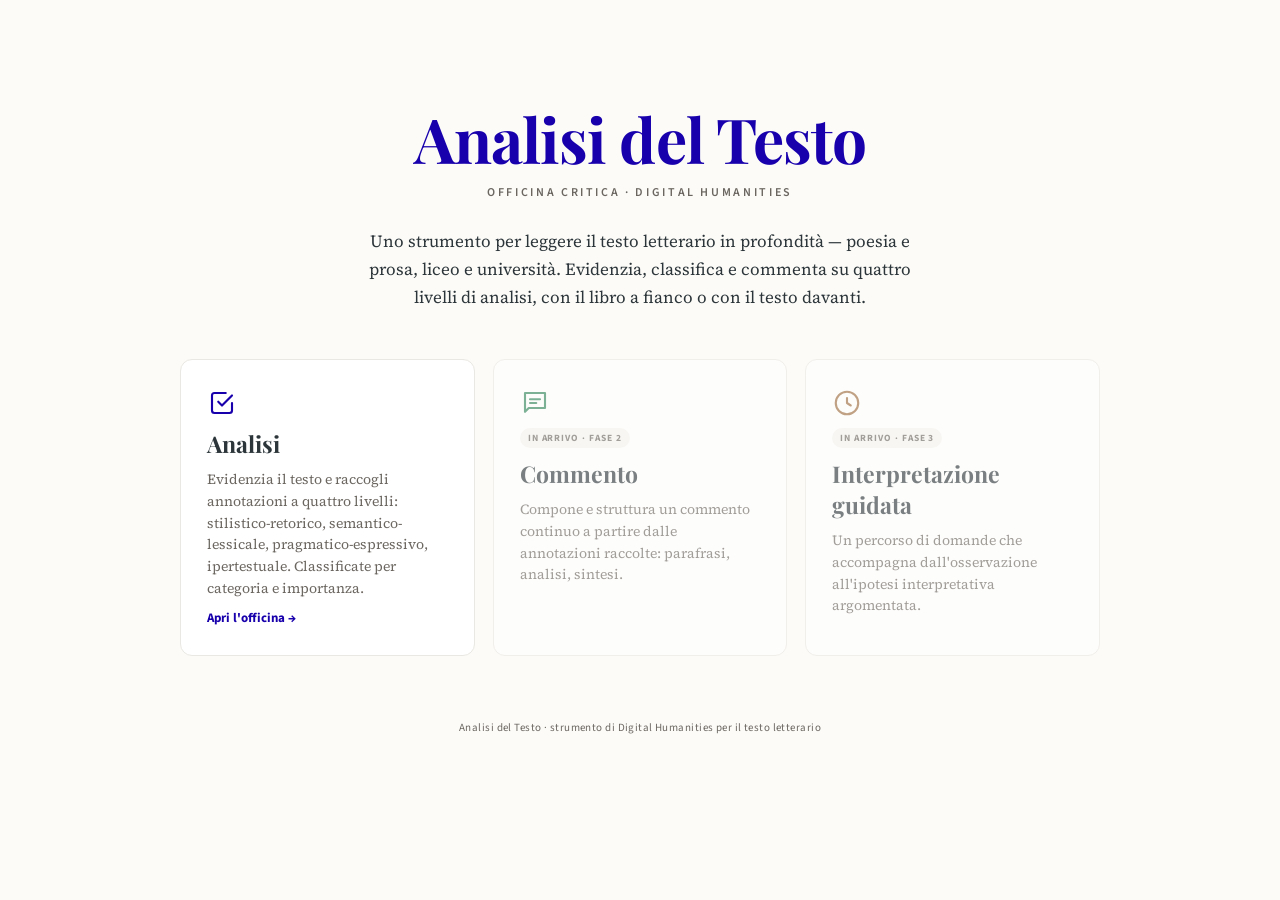
==== index.html @ 98984104 "Fase 1: strumento di analisi del testo a quattro livelli Strumento di Digital Humanities per il test" ====
<!DOCTYPE html>
<html lang="it">
<head>
<meta charset="UTF-8">
<meta name="viewport" content="width=device-width, initial-scale=1.0">
<title>Analisi del Testo · Digital Humanities</title>
<meta name="description" content="Strumento di analisi del testo letterario (poesia e prosa) per il liceo e l'università: stile e retorica, lessico e semantica, pragmatica, ipertestualità.">
<link rel="preconnect" href="https://fonts.googleapis.com">
<link rel="preconnect" href="https://fonts.gstatic.com" crossorigin>
<link href="https://fonts.googleapis.com/css2?family=Playfair+Display:wght@400;600;700&family=Source+Serif+4:ital,wght@0,400;0,600&family=Source+Sans+3:wght@400;600;700&display=swap" rel="stylesheet">
<link rel="stylesheet" href="assets/design.css">
<style>
  body { display: flex; flex-direction: column; align-items: center; padding: 0 20px; }
  .site-header { text-align: center; margin-top: clamp(56px, 12vh, 120px); }
  .brand-mark { display: block; font-family: var(--font-display); font-size: clamp(40px, 8vw, 62px); font-weight: 700; letter-spacing: -0.015em; color: var(--brand); line-height: 1; }
  .brand-sub { display: block; margin-top: 14px; font-family: var(--font-ui); font-size: 12px; font-weight: 600; text-transform: uppercase; letter-spacing: 0.22em; color: var(--sepia); }
  .intro { max-width: 34rem; text-align: center; margin: 26px auto 48px; font-size: 17px; line-height: 1.65; color: var(--ink); }
  .hub { display: grid; grid-template-columns: repeat(3, minmax(0, 1fr)); gap: 18px; width: 100%; max-width: 920px; }
  .hub-card { display: flex; flex-direction: column; gap: 10px; padding: 28px 26px; background: var(--paper); border: 1px solid var(--rule-soft); border-radius: var(--radius-lg); text-decoration: none; color: inherit; transition: all 0.18s var(--ease); }
  .hub-card:not(.soon):hover { border-color: var(--brand); box-shadow: var(--shadow-lift); transform: translateY(-3px); }
  .hub-card:hover { text-decoration: none; }
  .hub-card-icon { color: var(--brand); width: 30px; height: 30px; }
  .hub-card-title { font-family: var(--font-display); font-size: 23px; font-weight: 700; color: var(--ink); }
  .hub-card-desc { font-size: 14px; line-height: 1.55; color: var(--sepia); flex-grow: 1; }
  .hub-card-cta { font-family: var(--font-ui); font-size: 13px; font-weight: 700; color: var(--brand); }
  footer { margin: 64px 0 28px; text-align: center; font-family: var(--font-ui); font-size: 11px; letter-spacing: 0.04em; color: var(--sepia); }
  @media (max-width: 720px) { .hub { grid-template-columns: 1fr; } }
</style>
</head>
<body>

<header class="site-header">
  <span class="brand-mark">Analisi del Testo</span>
  <span class="brand-sub">Officina critica · Digital Humanities</span>
</header>

<p class="intro">Uno strumento per leggere il testo letterario in profondità — poesia e prosa, liceo e università. Evidenzia, classifica e commenta su quattro livelli di analisi, con il libro a fianco o con il testo davanti.</p>

<main class="hub">
  <a class="hub-card" href="analisi.html">
    <svg class="hub-card-icon" viewBox="0 0 24 24" fill="none" stroke="currentColor" stroke-width="1.7" stroke-linecap="round" stroke-linejoin="round" aria-hidden="true"><path d="M9 11l3 3 8-8"/><path d="M20 12v6a2 2 0 0 1-2 2H6a2 2 0 0 1-2-2V6a2 2 0 0 1 2-2h9"/></svg>
    <span class="hub-card-title">Analisi</span>
    <span class="hub-card-desc">Evidenzia il testo e raccogli annotazioni a quattro livelli: stilistico-retorico, semantico-lessicale, pragmatico-espressivo, ipertestuale. Classificate per categoria e importanza.</span>
    <span class="hub-card-cta">Apri l'officina →</span>
  </a>

  <div class="hub-card soon">
    <svg class="hub-card-icon" style="color:var(--semantica)" viewBox="0 0 24 24" fill="none" stroke="currentColor" stroke-width="1.7" stroke-linecap="round" stroke-linejoin="round" aria-hidden="true"><path d="M4 4h16v12H7l-3 3z"/><path d="M8 9h8M8 12h5"/></svg>
    <span class="badge-soon">In arrivo · Fase 2</span>
    <span class="hub-card-title">Commento</span>
    <span class="hub-card-desc">Compone e struttura un commento continuo a partire dalle annotazioni raccolte: parafrasi, analisi, sintesi.</span>
  </div>

  <div class="hub-card soon">
    <svg class="hub-card-icon" style="color:var(--ipertesto)" viewBox="0 0 24 24" fill="none" stroke="currentColor" stroke-width="1.7" stroke-linecap="round" stroke-linejoin="round" aria-hidden="true"><circle cx="12" cy="12" r="9"/><path d="M12 8v4l3 2"/></svg>
    <span class="badge-soon">In arrivo · Fase 3</span>
    <span class="hub-card-title">Interpretazione guidata</span>
    <span class="hub-card-desc">Un percorso di domande che accompagna dall'osservazione all'ipotesi interpretativa argomentata.</span>
  </div>
</main>

<footer>Analisi del Testo · strumento di Digital Humanities per il testo letterario</footer>

</body>
</html>
---- assets/design.css ----
/* ============================================================
   ANALISI DEL TESTO — Design System
   Derivato dall'identità visiva di Poetrify (palette indaco,
   carta avorio, serif Playfair/Source Serif, sans Source Sans).
   ============================================================ */

:root {
  /* ── Brand & superfici ──────────────────────────────────── */
  --brand:        #1800AC;
  --brand-dark:   #0f0070;
  --brand-soft:   #ede9fc;
  --bg:           #fcfbf8;
  --paper:        #ffffff;
  --cream:        #f5f4f0;
  --ink:          #2c3539;
  --sepia:        #6b6660;
  --rule:         #d5d2cb;
  --rule-soft:    #eae8e2;

  /* ── Colori dei 4 livelli di analisi ────────────────────── */
  --retorica:        #1800AC;  --retorica-bg:   #ede9fc;
  --semantica:       #2f855a;  --semantica-bg:  #eef8f3;
  --pragmatica:      #2b6cb0;  --pragmatica-bg: #eef5fc;
  --ipertesto:       #9c6b3c;  --ipertesto-bg:  #f7f0e8;

  /* ── Importanza ─────────────────────────────────────────── */
  --imp-chiave:      #c53030;
  --imp-rilevante:   #d69e2e;
  --imp-accessoria:  #8a857d;

  /* ── Tipografia ─────────────────────────────────────────── */
  --font-display: 'Playfair Display', Georgia, 'Times New Roman', serif;
  --font-body:    'Source Serif 4', Georgia, serif;
  --font-ui:      'Source Sans 3', 'Helvetica Neue', Arial, sans-serif;
  --font-mono:    'JetBrains Mono', Consolas, monospace;

  /* ── Raggi, ombre, transizioni ──────────────────────────── */
  --radius-sm: 4px;
  --radius-md: 8px;
  --radius-lg: 12px;
  --shadow-card:  0 2px 8px rgba(44, 53, 57, 0.07);
  --shadow-lift:  0 10px 30px rgba(24, 0, 172, 0.10);
  --shadow-pop:   0 8px 28px rgba(44, 53, 57, 0.18);
  --ease: cubic-bezier(0.25, 0.1, 0.25, 1);
}

* { box-sizing: border-box; margin: 0; padding: 0; }

html, body {
  font-family: var(--font-body);
  color: var(--ink);
  background: var(--bg);
  -webkit-font-smoothing: antialiased;
  text-rendering: optimizeLegibility;
}
body { min-height: 100vh; }

a { color: var(--brand); text-decoration: none; }
a:hover { text-decoration: underline; }

::selection { background: rgba(24, 0, 172, 0.16); }

/* ============================================================
   HEADER / TOP BAR
   ============================================================ */
.topbar {
  position: sticky; top: 0; z-index: 40;
  display: flex; align-items: center; gap: 18px;
  padding: 12px clamp(16px, 4vw, 40px);
  background: rgba(252, 251, 248, 0.92);
  backdrop-filter: blur(8px);
  border-bottom: 1px solid var(--rule-soft);
}
.topbar .brand {
  font-family: var(--font-display);
  font-weight: 700; font-size: 21px; color: var(--brand);
  line-height: 1; letter-spacing: -0.01em; white-space: nowrap;
}
.topbar .brand small {
  display: block; font-family: var(--font-ui); font-weight: 600;
  font-size: 9.5px; letter-spacing: 0.18em; text-transform: uppercase;
  color: var(--sepia); margin-top: 4px;
}
.topbar .crumb {
  flex: 1; min-width: 0;
  font-family: var(--font-ui); font-size: 13px; color: var(--sepia);
  overflow: hidden; text-overflow: ellipsis; white-space: nowrap;
}
.topbar .crumb b { color: var(--ink); font-weight: 600; }
.topbar .actions { display: flex; gap: 8px; align-items: center; }
.save-dot {
  font-family: var(--font-ui); font-size: 11px; color: var(--semantica);
  display: inline-flex; align-items: center; gap: 5px; white-space: nowrap;
}
.save-dot::before { content: '●'; font-size: 9px; }
.save-dot.dirty { color: var(--imp-rilevante); }

/* ============================================================
   BOTTONI
   ============================================================ */
.btn {
  font-family: var(--font-ui); font-size: 13px; font-weight: 600;
  padding: 8px 14px; border-radius: var(--radius-sm);
  border: 1px solid var(--rule); background: var(--paper); color: var(--ink);
  cursor: pointer; transition: all 0.16s var(--ease); white-space: nowrap;
  display: inline-flex; align-items: center; gap: 6px;
}
.btn:hover { border-color: var(--brand); color: var(--brand); }
.btn.primary { background: var(--brand); border-color: var(--brand); color: #fff; }
.btn.primary:hover { background: var(--brand-dark); border-color: var(--brand-dark); color: #fff; }
.btn.ghost { border-color: transparent; background: transparent; color: var(--sepia); }
.btn.ghost:hover { color: var(--brand); background: var(--brand-soft); }
.btn.sm { padding: 5px 10px; font-size: 12px; }
.btn.danger:hover { border-color: var(--imp-chiave); color: var(--imp-chiave); }
.btn svg { width: 15px; height: 15px; }

/* ============================================================
   ARCHIVIO (libreria dei passi)
   ============================================================ */
.archive { max-width: 1080px; margin: 0 auto; padding: clamp(28px, 6vh, 64px) clamp(16px, 4vw, 40px); }
.archive-head { text-align: center; margin-bottom: 40px; }
.archive-head h1 {
  font-family: var(--font-display); font-weight: 700;
  font-size: clamp(30px, 5vw, 44px); color: var(--brand); line-height: 1.1;
}
.archive-head p { color: var(--sepia); margin-top: 14px; font-size: 17px; max-width: 36rem; margin-inline: auto; line-height: 1.6; }
.archive-bar { display: flex; gap: 10px; justify-content: center; flex-wrap: wrap; margin-bottom: 30px; }

.passi-grid {
  display: grid; gap: 18px;
  grid-template-columns: repeat(auto-fill, minmax(260px, 1fr));
}
.passo-card {
  display: flex; flex-direction: column; gap: 10px;
  padding: 22px; background: var(--paper);
  border: 1px solid var(--rule-soft); border-radius: var(--radius-lg);
  cursor: pointer; transition: all 0.18s var(--ease); text-align: left;
}
.passo-card:hover { border-color: var(--brand); box-shadow: var(--shadow-lift); transform: translateY(-3px); }
.passo-card .pc-genere {
  font-family: var(--font-ui); font-size: 10px; font-weight: 700;
  letter-spacing: 0.1em; text-transform: uppercase; color: var(--sepia);
}
.passo-card .pc-titolo { font-family: var(--font-display); font-size: 21px; font-weight: 700; color: var(--ink); line-height: 1.2; }
.passo-card .pc-meta { font-size: 14px; color: var(--sepia); font-style: italic; }
.passo-card .pc-stats { display: flex; gap: 6px; flex-wrap: wrap; margin-top: 6px; }
.passo-card .pc-del { align-self: flex-end; margin-top: auto; }

.dot-livello { width: 22px; height: 22px; border-radius: 50%; display: inline-flex; align-items: center; justify-content: center; font-family: var(--font-ui); font-size: 10px; font-weight: 700; color: #fff; }

.empty-state { text-align: center; padding: 60px 20px; color: var(--sepia); }
.empty-state svg { width: 48px; height: 48px; color: var(--rule); margin-bottom: 16px; }

/* ============================================================
   WORKSPACE (analisi a due colonne)
   ============================================================ */
.workspace { display: grid; grid-template-columns: minmax(0, 1.15fr) minmax(380px, 0.85fr); gap: 0; height: calc(100vh - 58px); }
.panel { overflow-y: auto; height: 100%; }
.panel-text { border-right: 1px solid var(--rule-soft); padding: clamp(20px, 3vw, 40px); background: var(--bg); }
.panel-notes { background: var(--cream); display: flex; flex-direction: column; }

/* ── Pannello testo ─────────────────────────────────────── */
.work-meta { margin-bottom: 22px; }
.work-meta .wm-author { font-family: var(--font-ui); font-size: 12px; font-weight: 700; letter-spacing: 0.08em; text-transform: uppercase; color: var(--sepia); }
.work-meta .wm-title { font-family: var(--font-display); font-size: clamp(24px, 3vw, 34px); font-weight: 700; color: var(--brand); line-height: 1.15; margin-top: 4px; }
.work-meta .wm-sub { font-size: 15px; color: var(--sepia); font-style: italic; margin-top: 4px; }

.mode-toggle { display: inline-flex; border: 1px solid var(--rule); border-radius: var(--radius-sm); overflow: hidden; margin-bottom: 18px; }
.mode-toggle button { font-family: var(--font-ui); font-size: 12.5px; font-weight: 600; padding: 7px 14px; border: none; background: var(--paper); color: var(--sepia); cursor: pointer; }
.mode-toggle button.active { background: var(--brand); color: #fff; }

.text-render {
  font-size: 18px; line-height: 1.95; white-space: pre-wrap; word-break: break-word;
  background: var(--paper); border: 1px solid var(--rule-soft); border-radius: var(--radius-md);
  padding: 24px 28px; position: relative;
}
.text-render.poesia { counter-reset: verso; }
.text-render .verso, .text-render .ln { display: block; white-space: pre-wrap; }
.text-render.poesia .verso { position: relative; padding-left: 2.6em; }
.text-render.poesia .verso::before {
  counter-increment: verso; content: counter(verso);
  position: absolute; left: 0; width: 2em; text-align: right;
  font-family: var(--font-ui); font-size: 11px; color: var(--rule);
  top: 0.5em; user-select: none;
}
.text-render .ln { margin-bottom: 0.4em; }
.text-render .verso.empty, .text-render .ln.empty { min-height: 0.7em; }
.text-render mark {
  border-radius: 3px; padding: 0.05em 0.1em; cursor: pointer;
  background: transparent; box-shadow: inset 0 -0.55em 0 var(--hl, rgba(24,0,172,0.16));
  transition: box-shadow 0.15s var(--ease);
}
.text-render mark:hover, .text-render mark.focused { box-shadow: inset 0 -0.9em 0 var(--hl, rgba(24,0,172,0.28)); }

.text-empty-hint { color: var(--sepia); font-style: italic; padding: 30px; text-align: center; border: 1px dashed var(--rule); border-radius: var(--radius-md); }

textarea.text-input {
  width: 100%; min-height: 320px; font-family: var(--font-body); font-size: 17px; line-height: 1.8;
  padding: 18px; border: 1px solid var(--rule); border-radius: var(--radius-md);
  background: var(--paper); color: var(--ink); resize: vertical;
}
textarea.text-input:focus { outline: none; border-color: var(--brand); }

.sel-hint {
  font-family: var(--font-ui); font-size: 12.5px; color: var(--sepia);
  display: flex; align-items: center; gap: 8px; margin-top: 14px; padding: 10px 14px;
  background: var(--brand-soft); border-radius: var(--radius-sm);
}

/* ── Pannello note ──────────────────────────────────────── */
.notes-head { padding: 18px 20px 12px; border-bottom: 1px solid var(--rule-soft); background: var(--cream); position: sticky; top: 0; z-index: 5; }
.notes-head h2 { font-family: var(--font-ui); font-size: 12px; font-weight: 700; letter-spacing: 0.1em; text-transform: uppercase; color: var(--sepia); }
.notes-head .nh-row { display: flex; justify-content: space-between; align-items: center; gap: 10px; }
.notes-head .nh-count { font-family: var(--font-ui); font-size: 12px; color: var(--sepia); }

.view-toggle { display: inline-flex; gap: 4px; margin-top: 12px; }
.view-toggle button { font-family: var(--font-ui); font-size: 11.5px; font-weight: 600; padding: 5px 10px; border: 1px solid var(--rule); border-radius: 20px; background: transparent; color: var(--sepia); cursor: pointer; }
.view-toggle button.active { background: var(--ink); color: #fff; border-color: var(--ink); }

.filters { display: flex; flex-wrap: wrap; gap: 6px; margin-top: 12px; }
.chip {
  font-family: var(--font-ui); font-size: 11.5px; font-weight: 600;
  padding: 4px 10px; border-radius: 20px; border: 1px solid var(--rule);
  background: var(--paper); color: var(--sepia); cursor: pointer;
  display: inline-flex; align-items: center; gap: 5px; transition: all 0.14s var(--ease);
}
.chip .swatch { width: 9px; height: 9px; border-radius: 50%; }
.chip.active { color: #fff; border-color: transparent; }
.chip.active.lv-retorica { background: var(--retorica); }
.chip.active.lv-semantica { background: var(--semantica); }
.chip.active.lv-pragmatica { background: var(--pragmatica); }
.chip.active.lv-ipertesto { background: var(--ipertesto); }
.chip.active.imp { background: var(--ink); }

.notes-search { width: 100%; margin-top: 12px; font-family: var(--font-ui); font-size: 13px; padding: 8px 12px; border: 1px solid var(--rule); border-radius: var(--radius-sm); background: var(--paper); }
.notes-search:focus { outline: none; border-color: var(--brand); }

.notes-list { padding: 14px 16px 80px; overflow-y: auto; flex: 1; }
.note-group { margin-bottom: 18px; }
.note-group-title { font-family: var(--font-ui); font-size: 11px; font-weight: 700; letter-spacing: 0.08em; text-transform: uppercase; color: var(--sepia); padding: 4px 2px 8px; display: flex; align-items: center; gap: 8px; }
.note-group-title .gt-line { flex: 1; height: 1px; background: var(--rule-soft); }

/* ── Card annotazione ───────────────────────────────────── */
.note-card {
  background: var(--paper); border: 1px solid var(--rule-soft);
  border-left: 4px solid var(--lv, var(--brand)); border-radius: var(--radius-md);
  padding: 14px 16px; margin-bottom: 10px; cursor: pointer;
  transition: all 0.15s var(--ease); box-shadow: var(--shadow-card);
}
.note-card:hover { transform: translateX(-2px); box-shadow: var(--shadow-lift); }
.note-card.lv-retorica  { --lv: var(--retorica); }
.note-card.lv-semantica { --lv: var(--semantica); }
.note-card.lv-pragmatica{ --lv: var(--pragmatica); }
.note-card.lv-ipertesto { --lv: var(--ipertesto); }

.nc-top { display: flex; align-items: center; gap: 8px; margin-bottom: 6px; flex-wrap: wrap; }
.nc-cat { font-family: var(--font-ui); font-size: 10.5px; font-weight: 700; letter-spacing: 0.04em; text-transform: uppercase; color: var(--lv, var(--brand)); }
.nc-voce { font-family: var(--font-ui); font-size: 12px; font-weight: 700; color: var(--ink); padding: 2px 8px; background: var(--cream); border-radius: 20px; }
.nc-imp { margin-left: auto; font-family: var(--font-ui); font-size: 9px; font-weight: 800; letter-spacing: 0.05em; padding: 2px 7px; border-radius: 3px; color: #fff; }
.nc-imp.chiave { background: var(--imp-chiave); }
.nc-imp.rilevante { background: var(--imp-rilevante); }
.nc-imp.accessoria { background: var(--imp-accessoria); }

.nc-ref { font-family: var(--font-mono); font-size: 11px; color: var(--sepia); margin-bottom: 6px; }
.nc-quote { font-style: italic; color: var(--ink); border-left: 2px solid var(--rule); padding-left: 10px; margin: 6px 0; font-size: 14.5px; line-height: 1.5; }
.nc-comment { font-size: 14.5px; line-height: 1.6; color: var(--ink); }
.nc-tags { display: flex; flex-wrap: wrap; gap: 5px; margin-top: 8px; }
.nc-tag { font-family: var(--font-ui); font-size: 10.5px; color: var(--sepia); background: var(--cream); padding: 2px 8px; border-radius: 20px; }
.nc-link { font-family: var(--font-ui); font-size: 11.5px; color: var(--lv); margin-top: 6px; display: inline-flex; align-items: center; gap: 5px; }

/* ============================================================
   MODALE / FORM ANNOTAZIONE
   ============================================================ */
.overlay { position: fixed; inset: 0; background: rgba(44, 53, 57, 0.45); backdrop-filter: blur(2px); z-index: 100; display: none; align-items: center; justify-content: center; padding: 20px; }
.overlay.open { display: flex; }
.modal { background: var(--bg); border-radius: var(--radius-lg); width: 100%; max-width: 560px; max-height: 90vh; overflow-y: auto; box-shadow: var(--shadow-pop); }
.modal-head { display: flex; align-items: center; justify-content: space-between; padding: 18px 22px; border-bottom: 1px solid var(--rule-soft); position: sticky; top: 0; background: var(--bg); z-index: 2; }
.modal-head h3 { font-family: var(--font-display); font-size: 20px; color: var(--brand); }
.modal-body { padding: 20px 22px; }
.modal-foot { padding: 16px 22px; border-top: 1px solid var(--rule-soft); display: flex; justify-content: space-between; gap: 10px; position: sticky; bottom: 0; background: var(--bg); }

.field { margin-bottom: 16px; }
.field label { display: block; font-family: var(--font-ui); font-size: 12px; font-weight: 700; letter-spacing: 0.04em; text-transform: uppercase; color: var(--sepia); margin-bottom: 6px; }
.field input[type=text], .field textarea, .field select {
  width: 100%; font-family: var(--font-body); font-size: 15px; padding: 9px 12px;
  border: 1px solid var(--rule); border-radius: var(--radius-sm); background: var(--paper); color: var(--ink);
}
.field input:focus, .field textarea:focus, .field select:focus { outline: none; border-color: var(--brand); }
.field textarea { resize: vertical; min-height: 80px; font-family: var(--font-body); line-height: 1.6; }
.field .hint { font-family: var(--font-ui); font-size: 11.5px; color: var(--sepia); margin-top: 4px; font-style: italic; }
.field-row { display: grid; grid-template-columns: 1fr 1fr; gap: 12px; }

.livello-picker { display: grid; grid-template-columns: repeat(2, 1fr); gap: 8px; }
.lv-opt { display: flex; flex-direction: column; gap: 2px; padding: 10px 12px; border: 1.5px solid var(--rule); border-radius: var(--radius-sm); cursor: pointer; transition: all 0.14s var(--ease); background: var(--paper); }
.lv-opt:hover { border-color: var(--c); }
.lv-opt.sel { border-color: var(--c); background: var(--cbg); }
.lv-opt .lo-name { font-family: var(--font-ui); font-size: 13px; font-weight: 700; color: var(--c); }
.lv-opt .lo-desc { font-size: 11.5px; color: var(--sepia); line-height: 1.35; }

.imp-picker { display: flex; gap: 8px; }
.imp-opt { flex: 1; text-align: center; padding: 8px; border: 1.5px solid var(--rule); border-radius: var(--radius-sm); cursor: pointer; font-family: var(--font-ui); font-size: 12.5px; font-weight: 700; background: var(--paper); color: var(--sepia); transition: all 0.14s var(--ease); }
.imp-opt:hover { border-color: var(--ink); }
.imp-opt.sel.chiave { background: var(--imp-chiave); border-color: var(--imp-chiave); color: #fff; }
.imp-opt.sel.rilevante { background: var(--imp-rilevante); border-color: var(--imp-rilevante); color: #fff; }
.imp-opt.sel.accessoria { background: var(--imp-accessoria); border-color: var(--imp-accessoria); color: #fff; }

.tag-input-wrap { display: flex; flex-wrap: wrap; gap: 6px; align-items: center; padding: 6px; border: 1px solid var(--rule); border-radius: var(--radius-sm); background: var(--paper); }
.tag-input-wrap input { border: none; flex: 1; min-width: 100px; font-family: var(--font-body); font-size: 14px; padding: 4px; background: transparent; }
.tag-input-wrap input:focus { outline: none; }
.tag-pill { font-family: var(--font-ui); font-size: 11.5px; background: var(--brand-soft); color: var(--brand); padding: 3px 8px; border-radius: 20px; display: inline-flex; align-items: center; gap: 5px; }
.tag-pill button { border: none; background: none; cursor: pointer; color: var(--brand); font-size: 13px; line-height: 1; padding: 0; }

.tooltip-host { position: relative; cursor: help; border-bottom: 1px dotted var(--rule); }

/* Coming soon cards (hub) */
.soon { opacity: 0.62; cursor: default; }
.soon:hover { transform: none; border-color: var(--rule-soft); box-shadow: var(--shadow-card); }
.soon .badge-soon { font-family: var(--font-ui); font-size: 9.5px; font-weight: 700; letter-spacing: 0.1em; text-transform: uppercase; color: var(--sepia); background: var(--cream); padding: 3px 8px; border-radius: 20px; align-self: flex-start; }

/* ── Toast ──────────────────────────────────────────────── */
.toast { position: fixed; bottom: 24px; left: 50%; transform: translateX(-50%) translateY(20px); background: var(--ink); color: #fff; font-family: var(--font-ui); font-size: 13px; padding: 11px 20px; border-radius: var(--radius-md); box-shadow: var(--shadow-pop); opacity: 0; pointer-events: none; transition: all 0.25s var(--ease); z-index: 200; }
.toast.show { opacity: 1; transform: translateX(-50%) translateY(0); }

/* ── Responsive ─────────────────────────────────────────── */
@media (max-width: 880px) {
  .workspace { grid-template-columns: 1fr; height: auto; }
  .panel { height: auto; overflow: visible; }
  .panel-text { border-right: none; border-bottom: 1px solid var(--rule-soft); }
  .panel-notes { min-height: 60vh; }
  .field-row, .livello-picker { grid-template-columns: 1fr; }
}
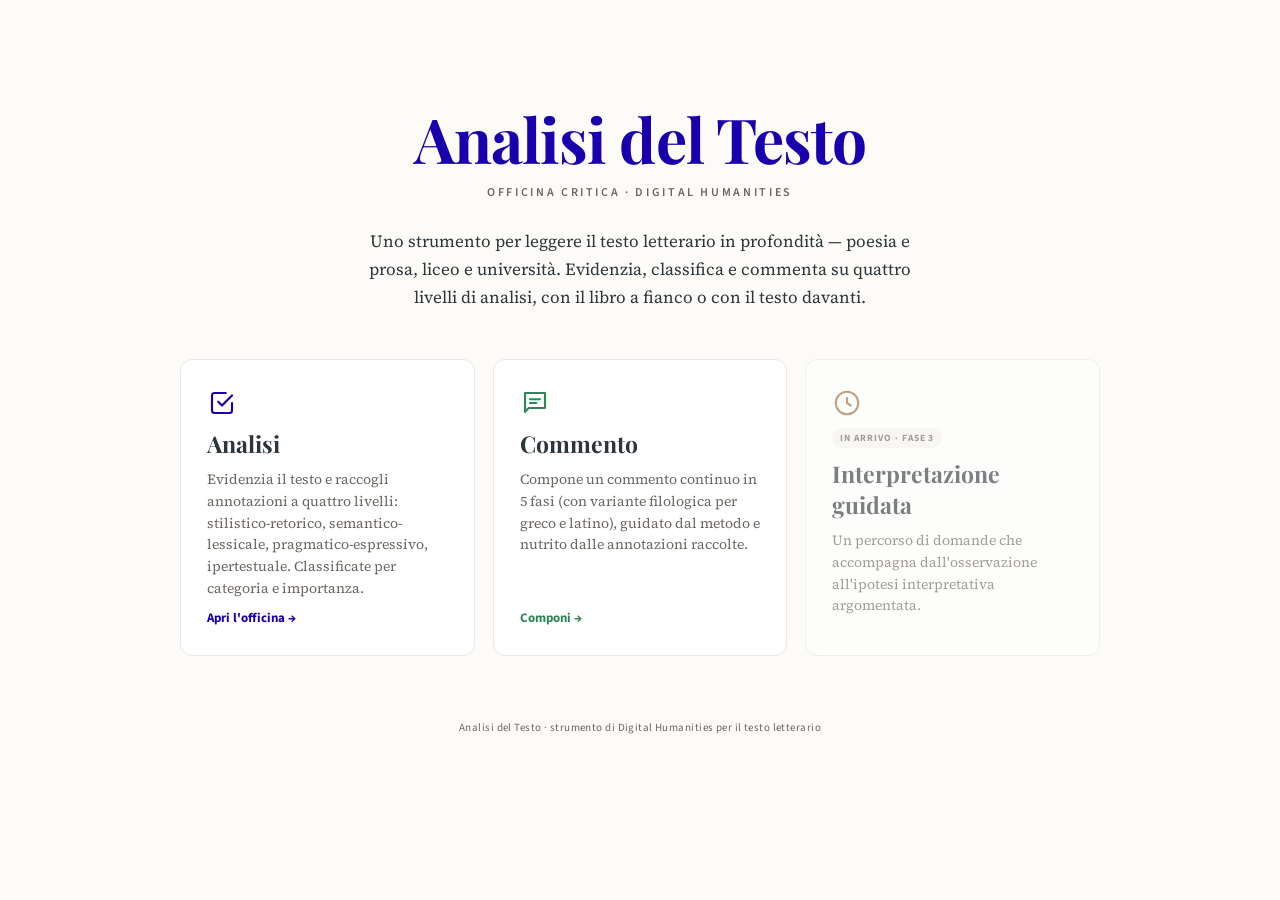
==== commit c64487ba: "Fase 2: officina del Commento guidato Implementata la sezione Commento (prima "in arrivo" nell'hub)." ====
--- a/index.html
+++ b/index.html
@@ -44,12 +44,12 @@
     <span class="hub-card-cta">Apri l'officina →</span>
   </a>
 
-  <div class="hub-card soon">
+  <a class="hub-card" href="commento.html">
     <svg class="hub-card-icon" style="color:var(--semantica)" viewBox="0 0 24 24" fill="none" stroke="currentColor" stroke-width="1.7" stroke-linecap="round" stroke-linejoin="round" aria-hidden="true"><path d="M4 4h16v12H7l-3 3z"/><path d="M8 9h8M8 12h5"/></svg>
-    <span class="badge-soon">In arrivo · Fase 2</span>
     <span class="hub-card-title">Commento</span>
-    <span class="hub-card-desc">Compone e struttura un commento continuo a partire dalle annotazioni raccolte: parafrasi, analisi, sintesi.</span>
-  </div>
+    <span class="hub-card-desc">Compone un commento continuo in 5 fasi (con variante filologica per greco e latino), guidato dal metodo e nutrito dalle annotazioni raccolte.</span>
+    <span class="hub-card-cta" style="color:var(--semantica)">Componi →</span>
+  </a>
 
   <div class="hub-card soon">
     <svg class="hub-card-icon" style="color:var(--ipertesto)" viewBox="0 0 24 24" fill="none" stroke="currentColor" stroke-width="1.7" stroke-linecap="round" stroke-linejoin="round" aria-hidden="true"><circle cx="12" cy="12" r="9"/><path d="M12 8v4l3 2"/></svg>
--- a/assets/design.css
+++ b/assets/design.css
@@ -288,6 +288,10 @@
 .field input:focus, .field textarea:focus, .field select:focus { outline: none; border-color: var(--brand); }
 .field textarea { resize: vertical; min-height: 80px; font-family: var(--font-body); line-height: 1.6; }
 .field .hint { font-family: var(--font-ui); font-size: 11.5px; color: var(--sepia); margin-top: 4px; font-style: italic; }
+/* Promemoria sfumato della figura: definizione + esempio */
+.voce-def { font-family: var(--font-body); font-size: 13px; line-height: 1.5; color: var(--sepia); opacity: 0.85; margin: -6px 0 14px; padding: 8px 12px; border-left: 2px solid var(--rule); background: var(--cream); border-radius: 0 var(--radius-sm) var(--radius-sm) 0; }
+.voce-es { display: block; margin-top: 3px; font-style: italic; opacity: 0.8; }
+.nc-voce[title] { cursor: help; }
 .field-row { display: grid; grid-template-columns: 1fr 1fr; gap: 12px; }
 
 .livello-picker { display: grid; grid-template-columns: repeat(2, 1fr); gap: 8px; }
@@ -304,6 +308,25 @@
 .imp-opt.sel.rilevante { background: var(--imp-rilevante); border-color: var(--imp-rilevante); color: #fff; }
 .imp-opt.sel.accessoria { background: var(--imp-accessoria); border-color: var(--imp-accessoria); color: #fff; }
 
+/* ── Blocco ipertestuale ────────────────────────────────── */
+.iper-block { border: 1px solid var(--ipertesto); border-radius: var(--radius-md); padding: 14px 14px 4px; margin-bottom: 16px; background: var(--ipertesto-bg); }
+.iper-block .field { margin-bottom: 12px; }
+.seg { display: flex; flex-wrap: wrap; gap: 6px; }
+.seg button { font-family: var(--font-ui); font-size: 12px; font-weight: 600; padding: 6px 11px; border: 1.5px solid var(--rule); border-radius: 20px; background: var(--paper); color: var(--sepia); cursor: pointer; transition: all 0.14s var(--ease); }
+.seg button:hover { border-color: var(--ipertesto); color: var(--ipertesto); }
+.seg button.on { background: var(--ipertesto); border-color: var(--ipertesto); color: #fff; }
+.lettura { font-family: var(--font-ui); font-size: 12.5px; color: var(--ink); background: var(--paper); border: 1px dashed var(--ipertesto); border-radius: var(--radius-sm); padding: 8px 12px; margin: -2px 0 12px; }
+.lettura b { color: var(--ipertesto); }
+.bussola { margin: 4px 0 8px; }
+.bussola > summary { cursor: pointer; font-family: var(--font-ui); font-size: 12px; font-weight: 700; color: var(--ipertesto); list-style: none; padding: 4px 0; }
+.bussola > summary::-webkit-details-marker { display: none; }
+.bussola > summary::before { content: '▸ '; }
+.bussola[open] > summary::before { content: '▾ '; }
+.bussola ol { margin: 6px 0 4px; padding-left: 20px; }
+.bussola li { font-family: var(--font-body); font-size: 13.5px; line-height: 1.5; color: var(--ink); margin-bottom: 5px; }
+.nc-iper { display: flex; flex-wrap: wrap; gap: 5px; margin-top: 7px; }
+.nc-iper span { font-family: var(--font-ui); font-size: 10.5px; font-weight: 600; color: var(--ipertesto); background: var(--ipertesto-bg); border: 1px solid var(--ipertesto); border-radius: 20px; padding: 2px 9px; }
+
 .tag-input-wrap { display: flex; flex-wrap: wrap; gap: 6px; align-items: center; padding: 6px; border: 1px solid var(--rule); border-radius: var(--radius-sm); background: var(--paper); }
 .tag-input-wrap input { border: none; flex: 1; min-width: 100px; font-family: var(--font-body); font-size: 14px; padding: 4px; background: transparent; }
 .tag-input-wrap input:focus { outline: none; }
@@ -316,6 +339,83 @@
 .soon { opacity: 0.62; cursor: default; }
 .soon:hover { transform: none; border-color: var(--rule-soft); box-shadow: var(--shadow-card); }
 .soon .badge-soon { font-family: var(--font-ui); font-size: 9.5px; font-weight: 700; letter-spacing: 0.1em; text-transform: uppercase; color: var(--sepia); background: var(--cream); padding: 3px 8px; border-radius: 20px; align-self: flex-start; }
+
+/* ============================================================
+   COMMENTO (Fase 2)
+   ============================================================ */
+.commento-wrap { max-width: 880px; margin: 0 auto; padding: clamp(20px, 4vh, 40px) clamp(16px, 4vw, 32px) 0; }
+.commento-wrap .work-meta { text-align: center; margin-bottom: 22px; }
+.commento-wrap .wm-author { display: block; }
+
+.proto-row { display: flex; align-items: center; justify-content: space-between; gap: 12px; margin-bottom: 16px; flex-wrap: wrap; }
+
+.vademecum { display: none; border: 1px solid var(--rule-soft); border-radius: var(--radius-md); overflow: hidden; margin-bottom: 18px; }
+.vademecum.open { display: block; }
+.vade-row { display: grid; grid-template-columns: 0.8fr 1.6fr 1.2fr; gap: 12px; padding: 10px 14px; border-bottom: 1px solid var(--rule-soft); font-size: 13px; }
+.vade-row:last-child { border-bottom: none; }
+.vade-head { background: var(--cream); font-family: var(--font-ui); font-size: 10.5px; font-weight: 700; text-transform: uppercase; letter-spacing: 0.06em; color: var(--sepia); }
+.vade-area { font-family: var(--font-ui); font-weight: 700; color: var(--brand); }
+.vade-cerca { color: var(--ink); }
+.vade-errore { color: var(--imp-chiave); font-size: 12px; font-style: italic; }
+
+.domande-chiave { background: var(--ipertesto-bg); border: 1px solid var(--ipertesto); border-radius: var(--radius-md); padding: 14px 18px; margin-bottom: 18px; }
+.domande-chiave h3 { font-family: var(--font-ui); font-size: 11px; font-weight: 700; text-transform: uppercase; letter-spacing: 0.08em; color: var(--ipertesto); margin-bottom: 8px; }
+.domande-chiave ol { padding-left: 20px; }
+.domande-chiave li { font-size: 14px; line-height: 1.5; margin-bottom: 5px; }
+
+.text-ro { margin-bottom: 18px; border: 1px solid var(--rule-soft); border-radius: var(--radius-md); background: var(--paper); }
+.text-ro > summary { cursor: pointer; padding: 10px 16px; font-family: var(--font-ui); font-size: 11px; font-weight: 700; text-transform: uppercase; letter-spacing: 0.08em; color: var(--sepia); list-style: none; }
+.text-ro > summary::-webkit-details-marker { display: none; }
+.text-ro > summary::before { content: '▸ '; }
+.text-ro[open] > summary::before { content: '▾ '; }
+.text-ro .text-render { border: none; border-top: 1px solid var(--rule-soft); border-radius: 0; font-size: 16px; }
+
+.progress { display: flex; align-items: center; gap: 12px; margin-bottom: 20px; }
+.progress-track { flex: 1; height: 6px; background: var(--rule-soft); border-radius: 6px; overflow: hidden; }
+.progress-bar { height: 100%; width: 0; background: var(--brand); transition: width 0.3s var(--ease); }
+.progress span { font-family: var(--font-ui); font-size: 12px; color: var(--sepia); white-space: nowrap; }
+
+.fase { background: var(--paper); border: 1px solid var(--rule-soft); border-radius: var(--radius-lg); padding: 22px 24px; margin-bottom: 18px; box-shadow: var(--shadow-card); }
+.fase-head { display: flex; gap: 14px; align-items: flex-start; margin-bottom: 16px; }
+.fase-n { flex: none; width: 30px; height: 30px; border-radius: 50%; background: var(--brand); color: #fff; font-family: var(--font-ui); font-weight: 700; font-size: 15px; display: flex; align-items: center; justify-content: center; }
+.fase-head h2 { font-family: var(--font-display); font-size: 22px; color: var(--brand); line-height: 1.15; }
+.fase-ob { font-size: 14px; color: var(--sepia); font-style: italic; margin-top: 3px; }
+
+.cmp-field { margin-bottom: 14px; }
+.cmp-field label { display: block; font-family: var(--font-ui); font-size: 12px; font-weight: 700; letter-spacing: 0.03em; text-transform: uppercase; color: var(--ink); margin-bottom: 6px; }
+.cmp-ta { width: 100%; min-height: 70px; font-family: var(--font-body); font-size: 15px; line-height: 1.65; padding: 12px 14px; border: 1px solid var(--rule); border-radius: var(--radius-sm); background: var(--bg); color: var(--ink); resize: vertical; }
+.cmp-ta.big { min-height: 120px; }
+.cmp-ta:focus { outline: none; border-color: var(--brand); background: var(--paper); }
+.cmp-ta::placeholder { color: var(--gray-400, #a8a39b); font-style: italic; }
+
+.fase-errore { font-family: var(--font-ui); font-size: 12px; color: var(--imp-chiave); font-style: italic; margin: 10px 0 14px; }
+
+.materiali { border-top: 1px dashed var(--rule); padding-top: 12px; }
+.materiali > summary { cursor: pointer; font-family: var(--font-ui); font-size: 12px; font-weight: 700; color: var(--brand); list-style: none; }
+.materiali > summary::-webkit-details-marker { display: none; }
+.materiali > summary::before { content: '▸ '; }
+.materiali[open] > summary::before { content: '▾ '; }
+.mat-empty { font-family: var(--font-ui); font-size: 12.5px; color: var(--sepia); font-style: italic; border-top: 1px dashed var(--rule); padding-top: 12px; }
+.mat-list { display: grid; gap: 10px; margin-top: 12px; grid-template-columns: repeat(auto-fill, minmax(220px, 1fr)); }
+.mat-card { border: 1px solid var(--rule-soft); border-left: 3px solid var(--lv, var(--brand)); border-radius: var(--radius-sm); padding: 10px 12px; background: var(--cream); }
+.mat-card.lv-retorica { --lv: var(--retorica); }
+.mat-card.lv-semantica { --lv: var(--semantica); }
+.mat-card.lv-pragmatica { --lv: var(--pragmatica); }
+.mat-card.lv-ipertesto { --lv: var(--ipertesto); }
+.mat-top { display: flex; gap: 6px; align-items: center; flex-wrap: wrap; margin-bottom: 4px; }
+.mat-cat { font-family: var(--font-ui); font-size: 9.5px; font-weight: 700; text-transform: uppercase; letter-spacing: 0.04em; }
+.mat-voce { font-family: var(--font-ui); font-size: 11px; font-weight: 700; color: var(--ink); }
+.mat-ref { font-style: italic; font-size: 13px; color: var(--ink); margin-bottom: 3px; }
+.mat-com { font-size: 13px; line-height: 1.5; color: var(--sepia); }
+.mat-cite { margin-top: 8px; border: none; background: none; cursor: pointer; font-family: var(--font-ui); font-size: 11.5px; font-weight: 600; color: var(--brand); padding: 0; }
+.mat-cite:hover { text-decoration: underline; }
+
+.principio { max-width: 640px; margin: 8px auto 0; text-align: center; font-family: var(--font-body); font-style: italic; font-size: 15px; line-height: 1.6; color: var(--sepia); border-top: 1px solid var(--rule-soft); padding-top: 20px; }
+
+@media (max-width: 620px) {
+  .vade-row { grid-template-columns: 1fr; gap: 4px; }
+  .mat-list { grid-template-columns: 1fr; }
+}
 
 /* ── Toast ──────────────────────────────────────────────── */
 .toast { position: fixed; bottom: 24px; left: 50%; transform: translateX(-50%) translateY(20px); background: var(--ink); color: #fff; font-family: var(--font-ui); font-size: 13px; padding: 11px 20px; border-radius: var(--radius-md); box-shadow: var(--shadow-pop); opacity: 0; pointer-events: none; transition: all 0.25s var(--ease); z-index: 200; }
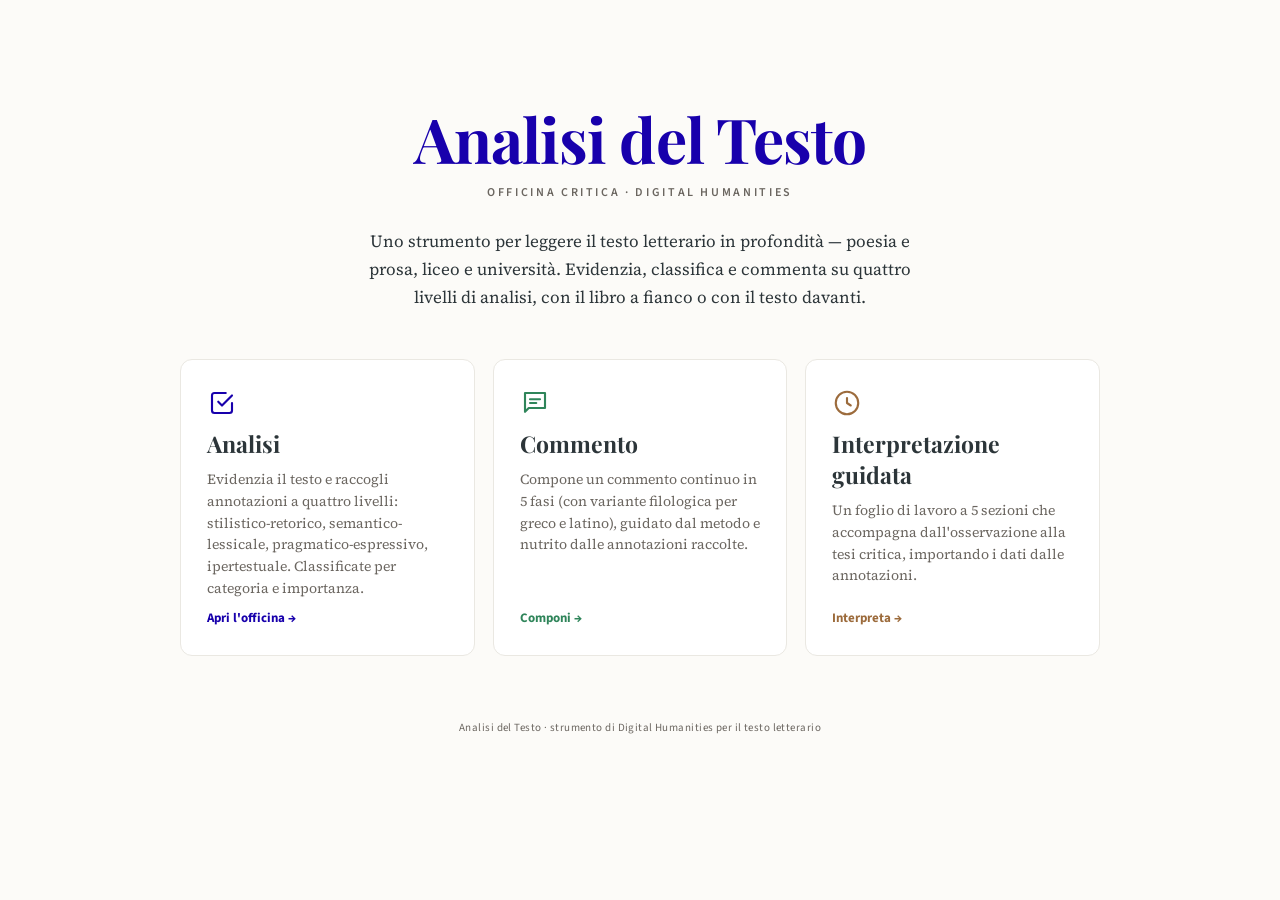
==== commit d0779ec1: "Fase 3: Interpretazione guidata (foglio di lavoro) Implementata l'ultima sezione dell'ecosistema (pr" ====
--- a/index.html
+++ b/index.html
@@ -51,12 +51,12 @@
     <span class="hub-card-cta" style="color:var(--semantica)">Componi →</span>
   </a>
 
-  <div class="hub-card soon">
+  <a class="hub-card" href="interpretazione.html">
     <svg class="hub-card-icon" style="color:var(--ipertesto)" viewBox="0 0 24 24" fill="none" stroke="currentColor" stroke-width="1.7" stroke-linecap="round" stroke-linejoin="round" aria-hidden="true"><circle cx="12" cy="12" r="9"/><path d="M12 8v4l3 2"/></svg>
-    <span class="badge-soon">In arrivo · Fase 3</span>
     <span class="hub-card-title">Interpretazione guidata</span>
-    <span class="hub-card-desc">Un percorso di domande che accompagna dall'osservazione all'ipotesi interpretativa argomentata.</span>
-  </div>
+    <span class="hub-card-desc">Un foglio di lavoro a 5 sezioni che accompagna dall'osservazione alla tesi critica, importando i dati dalle annotazioni.</span>
+    <span class="hub-card-cta" style="color:var(--ipertesto)">Interpreta →</span>
+  </a>
 </main>
 
 <footer>Analisi del Testo · strumento di Digital Humanities per il testo letterario</footer>
--- a/assets/design.css
+++ b/assets/design.css
@@ -412,6 +412,31 @@
 
 .principio { max-width: 640px; margin: 8px auto 0; text-align: center; font-family: var(--font-body); font-style: italic; font-size: 15px; line-height: 1.6; color: var(--sepia); border-top: 1px solid var(--rule-soft); padding-top: 20px; }
 
+/* ── Interpretazione guidata (Fase 3) ───────────────────── */
+.consiglio-box { display: flex; gap: 12px; align-items: flex-start; background: var(--attenzione-bg, #fef9ec); border: 1px solid #e6c75a; border-radius: var(--radius-md); padding: 14px 16px; margin-bottom: 20px; }
+.consiglio-label { flex: none; font-family: var(--font-ui); font-size: 11px; font-weight: 700; text-transform: uppercase; letter-spacing: 0.06em; color: #9a7a16; white-space: nowrap; }
+.consiglio-box p { font-size: 13.5px; line-height: 1.55; color: var(--ink); }
+
+.isez .fase-n { font-size: 18px; background: transparent; color: inherit; width: auto; height: auto; }
+.tag-max { font-weight: 400; text-transform: none; color: var(--sepia); letter-spacing: 0; }
+
+/* campo tesi (sintesi critica) evidenziato */
+.tesi-field { background: var(--brand-soft); border: 1px solid var(--brand); border-radius: var(--radius-md); padding: 14px 16px; margin-top: 8px; }
+.tesi-field label { color: var(--brand); }
+.tesi-field .cmp-ta { background: var(--paper); }
+
+/* liste dinamiche */
+.ilist-empty { font-family: var(--font-ui); font-size: 12.5px; color: var(--sepia); font-style: italic; padding: 4px 0 8px; }
+.ilist-row { display: flex; gap: 8px; align-items: flex-start; margin-bottom: 8px; }
+.ilist-cellwrap { flex: 1; }
+.ilist-collabel { display: block; font-family: var(--font-ui); font-size: 10px; font-weight: 600; text-transform: uppercase; letter-spacing: 0.04em; color: var(--sepia); margin-bottom: 3px; }
+.ilist-cell { width: 100%; font-family: var(--font-body); font-size: 14px; padding: 8px 10px; border: 1px solid var(--rule); border-radius: var(--radius-sm); background: var(--paper); color: var(--ink); }
+.ilist-cell:focus { outline: none; border-color: var(--brand); }
+.seg.sm button { font-size: 11px; padding: 5px 9px; }
+.ilist-del { flex: none; align-self: center; border: none; background: none; cursor: pointer; color: var(--sepia); font-size: 14px; padding: 4px 6px; border-radius: var(--radius-sm); }
+.ilist-del:hover { color: var(--imp-chiave); background: var(--cream); }
+.ilist-ctrl { display: flex; gap: 8px; margin-top: 4px; flex-wrap: wrap; }
+
 @media (max-width: 620px) {
   .vade-row { grid-template-columns: 1fr; gap: 4px; }
   .mat-list { grid-template-columns: 1fr; }
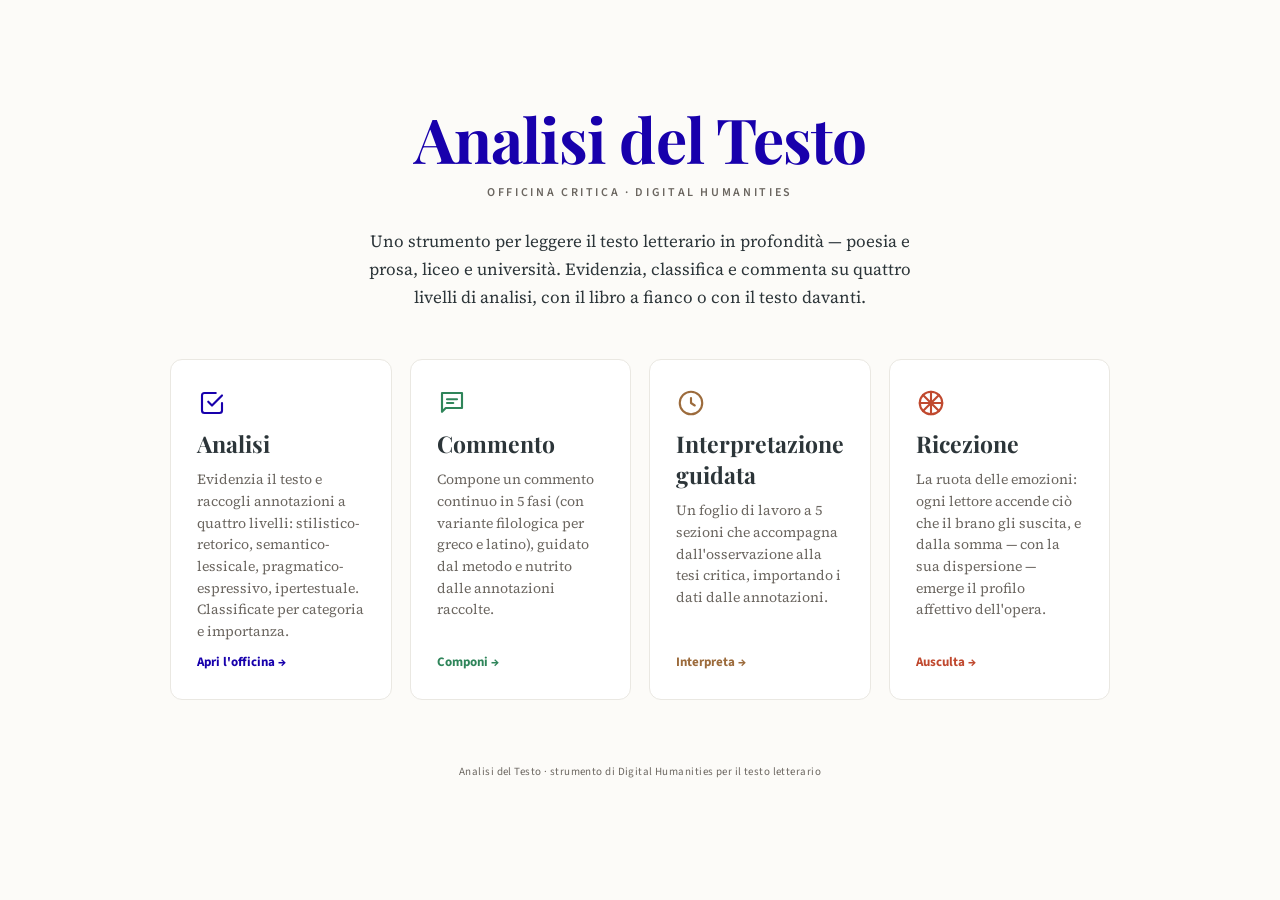
==== commit 6cb3b3a1: "Fase 4: Ricezione (spettro emotivo) integrata nell'ecosistema Integrato lo strumento "Rosone" come 4" ====
--- a/index.html
+++ b/index.html
@@ -15,7 +15,7 @@
   .brand-mark { display: block; font-family: var(--font-display); font-size: clamp(40px, 8vw, 62px); font-weight: 700; letter-spacing: -0.015em; color: var(--brand); line-height: 1; }
   .brand-sub { display: block; margin-top: 14px; font-family: var(--font-ui); font-size: 12px; font-weight: 600; text-transform: uppercase; letter-spacing: 0.22em; color: var(--sepia); }
   .intro { max-width: 34rem; text-align: center; margin: 26px auto 48px; font-size: 17px; line-height: 1.65; color: var(--ink); }
-  .hub { display: grid; grid-template-columns: repeat(3, minmax(0, 1fr)); gap: 18px; width: 100%; max-width: 920px; }
+  .hub { display: grid; grid-template-columns: repeat(auto-fit, minmax(210px, 1fr)); gap: 18px; width: 100%; max-width: 940px; }
   .hub-card { display: flex; flex-direction: column; gap: 10px; padding: 28px 26px; background: var(--paper); border: 1px solid var(--rule-soft); border-radius: var(--radius-lg); text-decoration: none; color: inherit; transition: all 0.18s var(--ease); }
   .hub-card:not(.soon):hover { border-color: var(--brand); box-shadow: var(--shadow-lift); transform: translateY(-3px); }
   .hub-card:hover { text-decoration: none; }
@@ -57,6 +57,13 @@
     <span class="hub-card-desc">Un foglio di lavoro a 5 sezioni che accompagna dall'osservazione alla tesi critica, importando i dati dalle annotazioni.</span>
     <span class="hub-card-cta" style="color:var(--ipertesto)">Interpreta →</span>
   </a>
+
+  <a class="hub-card" href="ricezione.html">
+    <svg class="hub-card-icon" style="color:#c0492f" viewBox="0 0 24 24" fill="none" stroke="currentColor" stroke-width="1.7" stroke-linecap="round" stroke-linejoin="round" aria-hidden="true"><circle cx="12" cy="12" r="9"/><path d="M12 3v18M3 12h18M5.6 5.6l12.8 12.8M18.4 5.6L5.6 18.4"/></svg>
+    <span class="hub-card-title">Ricezione</span>
+    <span class="hub-card-desc">La ruota delle emozioni: ogni lettore accende ciò che il brano gli suscita, e dalla somma — con la sua dispersione — emerge il profilo affettivo dell'opera.</span>
+    <span class="hub-card-cta" style="color:#c0492f">Ausculta →</span>
+  </a>
 </main>
 
 <footer>Analisi del Testo · strumento di Digital Humanities per il testo letterario</footer>
--- a/assets/design.css
+++ b/assets/design.css
@@ -148,6 +148,23 @@
 
 .dot-livello { width: 22px; height: 22px; border-radius: 50%; display: inline-flex; align-items: center; justify-content: center; font-family: var(--font-ui); font-size: 10px; font-weight: 700; color: #fff; }
 
+/* Onboarding (primo avvio) */
+.welcome { grid-column: 1 / -1; background: var(--paper); border: 1px solid var(--rule-soft); border-radius: var(--radius-lg); padding: 28px 30px; box-shadow: var(--shadow-card); }
+.welcome h3 { font-family: var(--font-display); font-size: 22px; color: var(--brand); margin-bottom: 14px; }
+.welcome-steps { padding-left: 22px; }
+.welcome-steps li { font-size: 15.5px; line-height: 1.7; color: var(--ink); margin-bottom: 6px; }
+.welcome-actions { display: flex; gap: 10px; flex-wrap: wrap; margin-top: 18px; }
+
+/* Promemoria di backup */
+.backup-reminder { display: flex; align-items: center; justify-content: space-between; gap: 12px; flex-wrap: wrap; background: var(--brand-soft); border: 1px solid var(--brand); border-radius: var(--radius-md); padding: 10px 14px; font-family: var(--font-ui); font-size: 13px; color: var(--brand-dark); margin-bottom: 4px; }
+
+/* Banner memoria piena (bloccante in evidenza) */
+.quota-banner { position: fixed; left: 0; right: 0; bottom: 0; z-index: 300; display: flex; align-items: center; justify-content: center; gap: 14px; flex-wrap: wrap; background: var(--imp-chiave); color: #fff; font-family: var(--font-ui); font-size: 13.5px; padding: 12px 18px; box-shadow: 0 -2px 12px rgba(0,0,0,0.2); }
+.quota-banner .btn { background: #fff; color: var(--imp-chiave); border-color: #fff; }
+
+/* Avviso evidenziatura orfana */
+.nc-warn { font-family: var(--font-ui); font-size: 11.5px; color: var(--imp-chiave); margin: 4px 0; }
+
 .empty-state { text-align: center; padding: 60px 20px; color: var(--sepia); }
 .empty-state svg { width: 48px; height: 48px; color: var(--rule); margin-bottom: 16px; }
 
@@ -232,6 +249,18 @@
 .chip.active.lv-ipertesto { background: var(--ipertesto); }
 .chip.active.imp { background: var(--ink); }
 
+/* Analisi rapida (batch) */
+#btnBatch.active { background: var(--imp-rilevante); border-color: var(--imp-rilevante); color: #fff; }
+.batch-bar { display: none; }
+.batch-bar.on { display: block; margin-top: 12px; padding: 12px; border: 1px solid var(--imp-rilevante); border-radius: var(--radius-md); background: #fffaf0; }
+.batch-row { display: flex; flex-wrap: wrap; gap: 6px; margin-bottom: 8px; }
+.batch-sel { font-family: var(--font-ui); font-size: 12.5px; padding: 6px 10px; border: 1px solid var(--rule); border-radius: var(--radius-sm); background: var(--paper); color: var(--ink); flex: 1; min-width: 120px; }
+.batch-sel:focus { outline: none; border-color: var(--brand); }
+.batch-status { display: flex; align-items: center; gap: 8px; flex-wrap: wrap; font-family: var(--font-ui); font-size: 12px; color: var(--ink); margin-top: 2px; }
+.batch-status > span:first-child { flex: 1; min-width: 140px; }
+.batch-count { font-weight: 700; color: var(--imp-rilevante); white-space: nowrap; }
+.text-render.batch-on { cursor: crosshair; box-shadow: inset 0 0 0 2px rgba(214,158,46,0.4); }
+
 .notes-search { width: 100%; margin-top: 12px; font-family: var(--font-ui); font-size: 13px; padding: 8px 12px; border: 1px solid var(--rule); border-radius: var(--radius-sm); background: var(--paper); }
 .notes-search:focus { outline: none; border-color: var(--brand); }
 
@@ -300,6 +329,53 @@
 .lv-opt.sel { border-color: var(--c); background: var(--cbg); }
 .lv-opt .lo-name { font-family: var(--font-ui); font-size: 13px; font-weight: 700; color: var(--c); }
 .lv-opt .lo-desc { font-size: 11.5px; color: var(--sepia); line-height: 1.35; }
+
+/* Guida didattica del livello (parole semplici, accessibile a un liceale) */
+.guida-livello { background: var(--cream); border-left: 3px solid var(--brand); border-radius: 0 var(--radius-sm) var(--radius-sm) 0; padding: 11px 14px; margin: -6px 0 16px; }
+.gl-domanda { font-family: var(--font-ui); font-weight: 700; font-size: 13.5px; line-height: 1.4; margin-bottom: 5px; }
+.gl-intento { font-size: 13.5px; line-height: 1.55; color: var(--ink); }
+.gl-es { font-size: 12.5px; font-style: italic; color: var(--sepia); margin-top: 5px; }
+.gl-check { margin-top: 9px; }
+.glc-label { display: block; font-family: var(--font-ui); font-size: 10.5px; font-weight: 700; letter-spacing: 0.05em; text-transform: uppercase; color: var(--sepia); margin-bottom: 4px; }
+.gl-check ul { margin: 0; padding-left: 0; list-style: none; display: flex; flex-wrap: wrap; gap: 5px 7px; }
+.gl-check li { font-family: var(--font-ui); font-size: 12px; line-height: 1.3; color: var(--ink); background: var(--paper); border: 1px solid var(--rule-soft); border-radius: 20px; padding: 3px 10px; }
+.gl-check li::before { content: '✓ '; color: var(--semantica); font-weight: 700; }
+
+/* Guida dell'insegnante per la categoria (voce personale, curata) */
+.guida-cat { position: relative; font-family: var(--font-body); font-size: 14px; line-height: 1.6; color: var(--ink); background: var(--paper); border: 1px solid var(--rule-soft); border-left: 3px solid var(--c, var(--brand)); border-radius: 0 var(--radius-sm) var(--radius-sm) 0; padding: 11px 14px 11px 34px; margin: -4px 0 14px; }
+.guida-cat::before { content: '“'; position: absolute; left: 10px; top: 4px; font-family: var(--font-display); font-size: 30px; line-height: 1; color: var(--c, var(--brand)); opacity: 0.5; }
+
+/* Costruttore rapido del riferimento */
+.ref-chips { display: flex; flex-wrap: wrap; gap: 6px; margin-bottom: 8px; }
+.ref-chip { font-family: var(--font-ui); font-size: 12px; font-weight: 600; padding: 5px 11px; border: 1px solid var(--rule); border-radius: 20px; background: var(--paper); color: var(--sepia); cursor: pointer; transition: all 0.14s var(--ease); }
+.ref-chip:hover { border-color: var(--brand); color: var(--brand); }
+.ref-chip.on { background: var(--brand); border-color: var(--brand); color: #fff; }
+
+/* Barra del livello scelto (le altre 3 scelte scompaiono) */
+.lv-selected { display: flex; align-items: center; justify-content: space-between; gap: 10px; padding: 10px 14px; border: 1.5px solid var(--c, var(--brand)); border-radius: var(--radius-sm); background: var(--paper); }
+.lv-sel-name { font-family: var(--font-ui); font-size: 14px; font-weight: 700; color: var(--c, var(--brand)); }
+.lv-change { font-family: var(--font-ui); font-size: 12px; font-weight: 600; border: none; background: none; color: var(--sepia); cursor: pointer; }
+.lv-change:hover { color: var(--c, var(--brand)); text-decoration: underline; }
+
+/* Menù unico categoria+voce (combobox con micro-descrizioni) */
+.combo { position: relative; }
+.combo-btn { width: 100%; display: flex; align-items: center; justify-content: space-between; gap: 8px; font-family: var(--font-body); font-size: 15px; padding: 9px 12px; border: 1px solid var(--rule); border-radius: var(--radius-sm); background: var(--paper); color: var(--sepia); cursor: pointer; text-align: left; }
+.combo-btn.has { color: var(--ink); font-weight: 600; }
+.combo-btn:hover { border-color: var(--brand); }
+.combo-caret { color: var(--sepia); font-size: 12px; }
+.combo-panel { position: absolute; z-index: 20; left: 0; right: 0; top: calc(100% + 4px); background: var(--paper); border: 1px solid var(--rule); border-radius: var(--radius-sm); box-shadow: var(--shadow-pop); padding: 8px; }
+.combo-search { width: 100%; font-family: var(--font-ui); font-size: 13px; padding: 7px 10px; border: 1px solid var(--rule); border-radius: var(--radius-sm); margin-bottom: 6px; }
+.combo-search:focus { outline: none; border-color: var(--brand); }
+.combo-list { max-height: 280px; overflow-y: auto; }
+.combo-group-label { font-family: var(--font-ui); font-size: 10px; font-weight: 700; letter-spacing: 0.06em; text-transform: uppercase; color: var(--sepia); padding: 8px 8px 4px; border-top: 1px solid var(--rule-soft); margin-top: 4px; }
+.combo-group:first-child .combo-group-label { border-top: none; margin-top: 0; }
+.combo-item { display: block; width: 100%; text-align: left; border: none; background: none; cursor: pointer; padding: 6px 8px; border-radius: var(--radius-sm); }
+.combo-item:hover { background: var(--brand-soft); }
+.combo-item.on { background: var(--brand-soft); }
+.ci-name { display: block; font-family: var(--font-ui); font-size: 13.5px; font-weight: 600; color: var(--ink); }
+.ci-def { display: block; font-size: 12px; line-height: 1.35; color: var(--sepia); margin-top: 1px; }
+.combo-free { width: 100%; margin-top: 8px; font-family: var(--font-body); font-size: 14px; padding: 8px 12px; border: 1px dashed var(--rule); border-radius: var(--radius-sm); background: var(--bg); color: var(--ink); }
+.combo-free:focus { outline: none; border-color: var(--brand); border-style: solid; }
 
 .imp-picker { display: flex; gap: 8px; }
 .imp-opt { flex: 1; text-align: center; padding: 8px; border: 1.5px solid var(--rule); border-radius: var(--radius-sm); cursor: pointer; font-family: var(--font-ui); font-size: 12.5px; font-weight: 700; background: var(--paper); color: var(--sepia); transition: all 0.14s var(--ease); }
@@ -418,6 +494,7 @@
 .consiglio-box p { font-size: 13.5px; line-height: 1.55; color: var(--ink); }
 
 .isez .fase-n { font-size: 18px; background: transparent; color: inherit; width: auto; height: auto; }
+.sez-tag { font-family: var(--font-ui); font-size: 10px; font-weight: 700; text-transform: uppercase; letter-spacing: 0.06em; color: var(--sepia); background: var(--cream); border-radius: 20px; padding: 2px 8px; vertical-align: middle; }
 .tag-max { font-weight: 400; text-transform: none; color: var(--sepia); letter-spacing: 0; }
 
 /* campo tesi (sintesi critica) evidenziato */
@@ -442,6 +519,69 @@
   .mat-list { grid-template-columns: 1fr; }
 }
 
+/* ============================================================
+   RICEZIONE (Fase 4) — spettro emotivo
+   ============================================================ */
+.ric-stage { display: grid; grid-template-columns: 1fr 1fr; gap: 18px; }
+@media (max-width: 760px) { .ric-stage { grid-template-columns: 1fr; } }
+.ric-panel { background: var(--paper); border: 1px solid var(--rule-soft); border-radius: var(--radius-lg); padding: 16px 16px 12px; box-shadow: var(--shadow-card); }
+.ric-panel h3 { font-family: var(--font-ui); font-size: 11px; font-weight: 700; letter-spacing: 0.16em; text-transform: uppercase; color: var(--sepia); margin-bottom: 4px; }
+.ric-panel svg { display: block; width: 100%; height: auto; touch-action: manipulation; }
+.ric-seg { cursor: pointer; transition: opacity 0.18s var(--ease); }
+.ric-seg:hover { opacity: 0.9; }
+.ric-hit { cursor: pointer; }
+.ric-hit:focus { outline: none; }
+.ric-hit:focus-visible { outline: 2px solid var(--brand); outline-offset: -2px; }
+.ric-caption { min-height: 18px; color: var(--sepia); font-size: 12.5px; text-align: center; margin: 2px 0 6px; font-family: var(--font-body); font-style: italic; line-height: 1.4; }
+.ric-caption b { color: var(--ink); font-style: normal; }
+.ric-legend { display: flex; flex-wrap: wrap; gap: 5px 16px; margin-top: 8px; justify-content: center; }
+.ric-legend span { display: inline-flex; align-items: center; gap: 6px; font-family: var(--font-ui); font-size: 11px; color: var(--sepia); }
+.ric-legend i { width: 10px; height: 10px; border-radius: 2px; }
+
+.ric-controls { display: flex; flex-wrap: wrap; gap: 10px; align-items: center; margin-top: 22px; justify-content: center; }
+.ric-count { font-family: var(--font-ui); font-size: 13px; color: var(--sepia); }
+.ric-count b { color: var(--ink); }
+.ric-chips { display: flex; flex-wrap: wrap; gap: 7px; margin-top: 14px; justify-content: center; }
+.ric-chip { display: inline-flex; align-items: center; gap: 7px; background: var(--cream); border: 1px solid var(--rule); border-radius: 999px; padding: 5px 6px 5px 12px; font-family: var(--font-ui); font-size: 12.5px; color: var(--ink); }
+.ric-chip button { padding: 0; width: 20px; height: 20px; line-height: 1; border-radius: 50%; border: none; background: var(--rule); color: var(--ink); cursor: pointer; }
+.ric-chip button:hover { background: var(--sepia); color: var(--paper); }
+.howto { color: var(--sepia); font-family: var(--font-ui); font-size: 12.5px; line-height: 1.6; margin: 16px auto 0; max-width: 640px; text-align: center; }
+.howto b { color: var(--ink); }
+
+.ric-readout { margin-top: 26px; background: var(--paper); border: 1px solid var(--rule-soft); border-radius: var(--radius-lg); padding: 20px 22px; box-shadow: var(--shadow-card); }
+.ric-readout h3 { font-family: var(--font-display); font-weight: 700; font-size: 20px; color: var(--brand); margin-bottom: 4px; }
+.ric-readout .src { color: var(--sepia); font-family: var(--font-ui); font-size: 12.5px; margin-bottom: 16px; }
+.ric-dom { display: flex; flex-direction: column; gap: 11px; }
+.ric-row { display: grid; grid-template-columns: 140px 1fr 46px; gap: 12px; align-items: center; }
+.ric-nm { font-family: var(--font-body); font-size: 16px; color: var(--ink); }
+.ric-nm small { display: block; font-family: var(--font-ui); font-size: 10px; letter-spacing: 0.12em; text-transform: uppercase; color: var(--sepia); }
+.ric-bar { height: 12px; border-radius: 7px; background: var(--cream); overflow: hidden; border: 1px solid var(--rule-soft); }
+.ric-bar i { display: block; height: 100%; border-radius: 7px; transition: width 0.3s var(--ease); }
+.ric-val { font-variant-numeric: tabular-nums; font-size: 14px; color: var(--ink); text-align: right; }
+.ric-summary { display: flex; flex-wrap: wrap; gap: 24px; margin-top: 20px; padding-top: 16px; border-top: 1px solid var(--rule-soft); }
+.ric-summary div { font-family: var(--font-ui); font-size: 12px; color: var(--sepia); }
+.ric-summary b { display: block; font-family: var(--font-display); color: var(--ink); font-size: 18px; margin-top: 3px; }
+.ric-sd { display: block; font-size: 10.5px; color: var(--sepia); margin-top: 2px; }
+@media (max-width: 620px) { .ric-row { grid-template-columns: 110px 1fr 40px; } }
+
+/* Profilo di ricezione dentro l'Interpretazione */
+.ric-profilo { background: #faf0ec; border: 1px solid #c0492f; border-radius: var(--radius-md); padding: 12px 14px; margin: 4px 0 14px; }
+.ric-profilo .glc-label { color: #c0492f; }
+.ric-profilo p { font-size: 13.5px; line-height: 1.55; color: var(--ink); margin: 3px 0; }
+.ric-profilo-hint { font-style: italic; color: var(--sepia) !important; font-size: 12.5px !important; }
+.ric-profilo-empty { font-family: var(--font-ui); font-size: 13px; color: var(--sepia); background: var(--cream); border-color: var(--rule-soft); }
+
+/* ── Modalità aula (tema scuro da proiezione) ─────────────── */
+body.aula {
+  --bg: #14121C; --paper: #211D2E; --cream: #1C1928; --ink: #ECE5D5; --sepia: #9A92A8;
+  --rule: #352F45; --rule-soft: #2f2a40; --brand: #F4C84A; --brand-dark: #e9bd33; --brand-soft: #2a2538;
+  background: radial-gradient(1200px 700px at 50% -10%, #211C30 0%, #14121C 60%);
+}
+body.aula .topbar { background: rgba(20, 18, 28, 0.92); }
+body.aula .btn.primary { color: #241c00; }
+body.aula .ric-readout h3, body.aula .archive-head h1, body.aula .wm-title { color: var(--brand); }
+body.aula .toast { background: #352F45; color: #ECE5D5; }
+
 /* ── Toast ──────────────────────────────────────────────── */
 .toast { position: fixed; bottom: 24px; left: 50%; transform: translateX(-50%) translateY(20px); background: var(--ink); color: #fff; font-family: var(--font-ui); font-size: 13px; padding: 11px 20px; border-radius: var(--radius-md); box-shadow: var(--shadow-pop); opacity: 0; pointer-events: none; transition: all 0.25s var(--ease); z-index: 200; }
 .toast.show { opacity: 1; transform: translateX(-50%) translateY(0); }
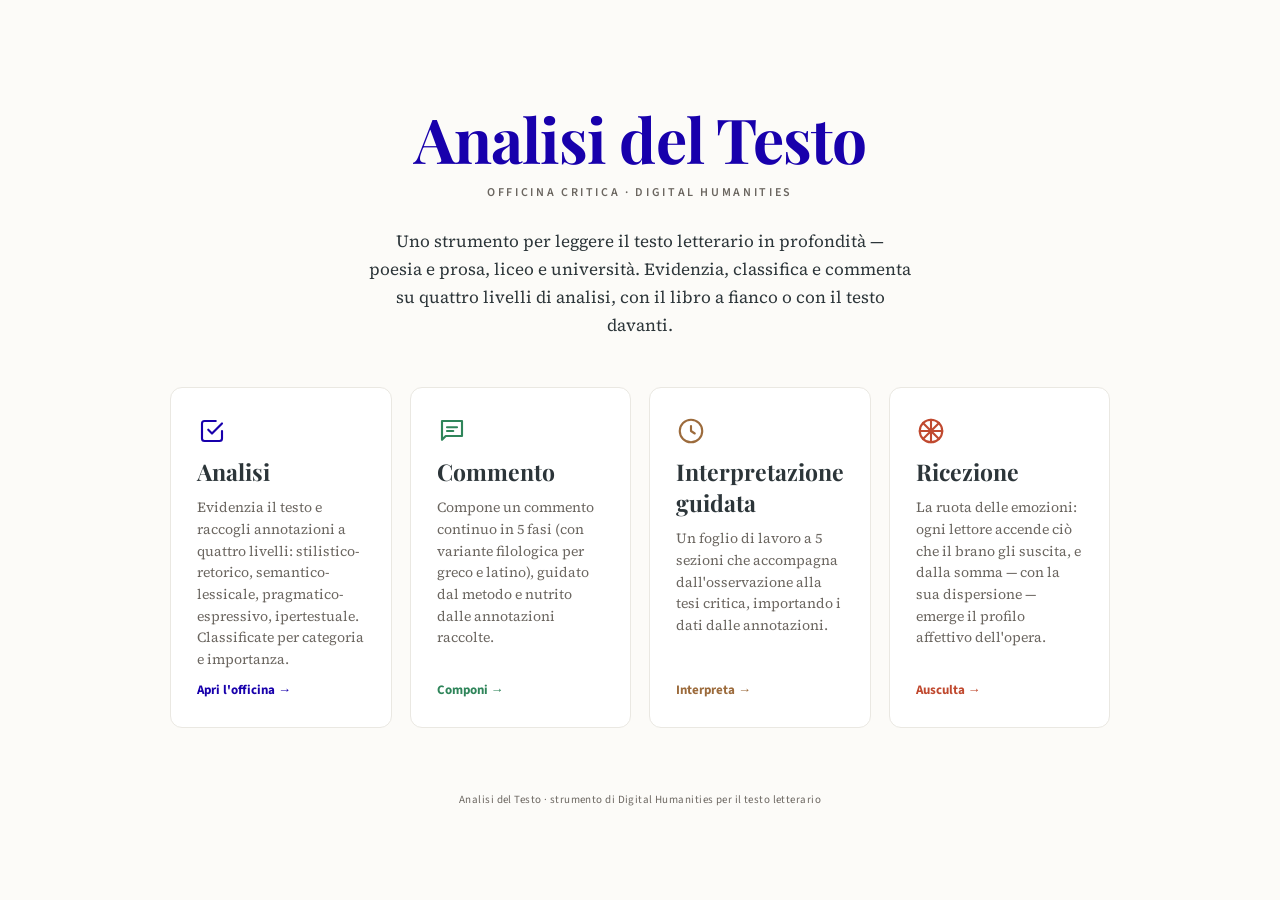
==== commit d724377f: "Migrazione protocollo §8 · analisi-testo D3 · contrasto sui fondi pieni e colori d'entità nel dark -" ====
--- a/index.html
+++ b/index.html
@@ -5,10 +5,10 @@
 <meta name="viewport" content="width=device-width, initial-scale=1.0">
 <title>Analisi del Testo · Digital Humanities</title>
 <meta name="description" content="Strumento di analisi del testo letterario (poesia e prosa) per il liceo e l'università: stile e retorica, lessico e semantica, pragmatica, ipertestualità.">
-<link rel="preconnect" href="https://fonts.googleapis.com">
-<link rel="preconnect" href="https://fonts.gstatic.com" crossorigin>
-<link href="https://fonts.googleapis.com/css2?family=Playfair+Display:wght@400;600;700&family=Source+Serif+4:ital,wght@0,400;0,600&family=Source+Sans+3:wght@400;600;700&display=swap" rel="stylesheet">
+<!-- D9/D7 · font self-hosted (niente CDN bloccante; GFS Didot per il greco politonico) -->
+<link rel="stylesheet" href="vendor/fonts/fonts.css">
 <link rel="stylesheet" href="assets/design.css">
+<script>(function(){try{var s=localStorage.getItem('analisitesto.theme');var t=(s==='dark'||s==='light')?s:(matchMedia('(prefers-color-scheme: dark)').matches?'dark':'light');document.documentElement.setAttribute('data-theme',t);}catch(e){}})();</script>
 <style>
   body { display: flex; flex-direction: column; align-items: center; padding: 0 20px; }
   .site-header { text-align: center; margin-top: clamp(56px, 12vh, 120px); }
@@ -28,6 +28,7 @@
 </style>
 </head>
 <body>
+<a class="skip-link" href="#contenuto">Salta al contenuto</a>
 
 <header class="site-header">
   <span class="brand-mark">Analisi del Testo</span>
@@ -36,7 +37,7 @@
 
 <p class="intro">Uno strumento per leggere il testo letterario in profondità — poesia e prosa, liceo e università. Evidenzia, classifica e commenta su quattro livelli di analisi, con il libro a fianco o con il testo davanti.</p>
 
-<main class="hub">
+<main class="hub" id="contenuto" tabindex="-1">
   <a class="hub-card" href="analisi.html">
     <svg class="hub-card-icon" viewBox="0 0 24 24" fill="none" stroke="currentColor" stroke-width="1.7" stroke-linecap="round" stroke-linejoin="round" aria-hidden="true"><path d="M9 11l3 3 8-8"/><path d="M20 12v6a2 2 0 0 1-2 2H6a2 2 0 0 1-2-2V6a2 2 0 0 1 2-2h9"/></svg>
     <span class="hub-card-title">Analisi</span>
--- a/vendor/fonts/fonts.css
+++ b/vendor/fonts/fonts.css
@@ -0,0 +1,405 @@
+/* latin-ext */
+@font-face {
+  font-family: 'Playfair Display';
+  font-style: italic;
+  font-weight: 400;
+  font-display: swap;
+  src: url(nuFRD-vYSZviVYUb_rj3ij__anPXDTnCjmHKM4nYO7KN_qiTXt_A-W2r.woff2) format('woff2');
+  unicode-range: U+0100-02BA, U+02BD-02C5, U+02C7-02CC, U+02CE-02D7, U+02DD-02FF, U+0304, U+0308, U+0329, U+1D00-1DBF, U+1E00-1E9F, U+1EF2-1EFF, U+2020, U+20A0-20AB, U+20AD-20C0, U+2113, U+2C60-2C7F, U+A720-A7FF;
+}
+/* latin */
+@font-face {
+  font-family: 'Playfair Display';
+  font-style: italic;
+  font-weight: 400;
+  font-display: swap;
+  src: url(nuFRD-vYSZviVYUb_rj3ij__anPXDTnCjmHKM4nYO7KN_qiTXtHA-Q.woff2) format('woff2');
+  unicode-range: U+0000-00FF, U+0131, U+0152-0153, U+02BB-02BC, U+02C6, U+02DA, U+02DC, U+0304, U+0308, U+0329, U+2000-206F, U+20AC, U+2122, U+2191, U+2193, U+2212, U+2215, U+FEFF, U+FFFD;
+}
+/* latin-ext */
+@font-face {
+  font-family: 'Playfair Display';
+  font-style: normal;
+  font-weight: 400;
+  font-display: swap;
+  src: url(nuFiD-vYSZviVYUb_rj3ij__anPXDTLYgFE_.woff2) format('woff2');
+  unicode-range: U+0100-02BA, U+02BD-02C5, U+02C7-02CC, U+02CE-02D7, U+02DD-02FF, U+0304, U+0308, U+0329, U+1D00-1DBF, U+1E00-1E9F, U+1EF2-1EFF, U+2020, U+20A0-20AB, U+20AD-20C0, U+2113, U+2C60-2C7F, U+A720-A7FF;
+}
+/* latin */
+@font-face {
+  font-family: 'Playfair Display';
+  font-style: normal;
+  font-weight: 400;
+  font-display: swap;
+  src: url(nuFiD-vYSZviVYUb_rj3ij__anPXDTzYgA.woff2) format('woff2');
+  unicode-range: U+0000-00FF, U+0131, U+0152-0153, U+02BB-02BC, U+02C6, U+02DA, U+02DC, U+0304, U+0308, U+0329, U+2000-206F, U+20AC, U+2122, U+2191, U+2193, U+2212, U+2215, U+FEFF, U+FFFD;
+}
+/* latin-ext */
+@font-face {
+  font-family: 'Playfair Display';
+  font-style: normal;
+  font-weight: 600;
+  font-display: swap;
+  src: url(nuFiD-vYSZviVYUb_rj3ij__anPXDTLYgFE_.woff2) format('woff2');
+  unicode-range: U+0100-02BA, U+02BD-02C5, U+02C7-02CC, U+02CE-02D7, U+02DD-02FF, U+0304, U+0308, U+0329, U+1D00-1DBF, U+1E00-1E9F, U+1EF2-1EFF, U+2020, U+20A0-20AB, U+20AD-20C0, U+2113, U+2C60-2C7F, U+A720-A7FF;
+}
+/* latin */
+@font-face {
+  font-family: 'Playfair Display';
+  font-style: normal;
+  font-weight: 600;
+  font-display: swap;
+  src: url(nuFiD-vYSZviVYUb_rj3ij__anPXDTzYgA.woff2) format('woff2');
+  unicode-range: U+0000-00FF, U+0131, U+0152-0153, U+02BB-02BC, U+02C6, U+02DA, U+02DC, U+0304, U+0308, U+0329, U+2000-206F, U+20AC, U+2122, U+2191, U+2193, U+2212, U+2215, U+FEFF, U+FFFD;
+}
+/* latin-ext */
+@font-face {
+  font-family: 'Playfair Display';
+  font-style: normal;
+  font-weight: 700;
+  font-display: swap;
+  src: url(nuFiD-vYSZviVYUb_rj3ij__anPXDTLYgFE_.woff2) format('woff2');
+  unicode-range: U+0100-02BA, U+02BD-02C5, U+02C7-02CC, U+02CE-02D7, U+02DD-02FF, U+0304, U+0308, U+0329, U+1D00-1DBF, U+1E00-1E9F, U+1EF2-1EFF, U+2020, U+20A0-20AB, U+20AD-20C0, U+2113, U+2C60-2C7F, U+A720-A7FF;
+}
+/* latin */
+@font-face {
+  font-family: 'Playfair Display';
+  font-style: normal;
+  font-weight: 700;
+  font-display: swap;
+  src: url(nuFiD-vYSZviVYUb_rj3ij__anPXDTzYgA.woff2) format('woff2');
+  unicode-range: U+0000-00FF, U+0131, U+0152-0153, U+02BB-02BC, U+02C6, U+02DA, U+02DC, U+0304, U+0308, U+0329, U+2000-206F, U+20AC, U+2122, U+2191, U+2193, U+2212, U+2215, U+FEFF, U+FFFD;
+}
+/* greek */
+@font-face {
+  font-family: 'Source Serif 4';
+  font-style: italic;
+  font-weight: 400;
+  font-display: swap;
+  src: url(vEF02_tTDB4M7-auWDN0ahZJW1ge6NmXpVAHV83Bfb_US2D2QYxoUKIkn98pRl9tD8QCnjU.woff2) format('woff2');
+  unicode-range: U+0370-0377, U+037A-037F, U+0384-038A, U+038C, U+038E-03A1, U+03A3-03FF;
+}
+/* latin-ext */
+@font-face {
+  font-family: 'Source Serif 4';
+  font-style: italic;
+  font-weight: 400;
+  font-display: swap;
+  src: url(vEF02_tTDB4M7-auWDN0ahZJW1ge6NmXpVAHV83Bfb_US2D2QYxoUKIkn98pRl9tAsQCnjU.woff2) format('woff2');
+  unicode-range: U+0100-02BA, U+02BD-02C5, U+02C7-02CC, U+02CE-02D7, U+02DD-02FF, U+0304, U+0308, U+0329, U+1D00-1DBF, U+1E00-1E9F, U+1EF2-1EFF, U+2020, U+20A0-20AB, U+20AD-20C0, U+2113, U+2C60-2C7F, U+A720-A7FF;
+}
+/* latin */
+@font-face {
+  font-family: 'Source Serif 4';
+  font-style: italic;
+  font-weight: 400;
+  font-display: swap;
+  src: url(vEF02_tTDB4M7-auWDN0ahZJW1ge6NmXpVAHV83Bfb_US2D2QYxoUKIkn98pRl9tDMQC.woff2) format('woff2');
+  unicode-range: U+0000-00FF, U+0131, U+0152-0153, U+02BB-02BC, U+02C6, U+02DA, U+02DC, U+0304, U+0308, U+0329, U+2000-206F, U+20AC, U+2122, U+2191, U+2193, U+2212, U+2215, U+FEFF, U+FFFD;
+}
+/* greek */
+@font-face {
+  font-family: 'Source Serif 4';
+  font-style: normal;
+  font-weight: 400;
+  font-display: swap;
+  src: url(vEFF2_tTDB4M7-auWDN0ahZJW3IX2ih5nk3AucvUHf6kDnr4cXk.woff2) format('woff2');
+  unicode-range: U+0370-0377, U+037A-037F, U+0384-038A, U+038C, U+038E-03A1, U+03A3-03FF;
+}
+/* latin-ext */
+@font-face {
+  font-family: 'Source Serif 4';
+  font-style: normal;
+  font-weight: 400;
+  font-display: swap;
+  src: url(vEFF2_tTDB4M7-auWDN0ahZJW3IX2ih5nk3AucvUHf6kA3r4cXk.woff2) format('woff2');
+  unicode-range: U+0100-02BA, U+02BD-02C5, U+02C7-02CC, U+02CE-02D7, U+02DD-02FF, U+0304, U+0308, U+0329, U+1D00-1DBF, U+1E00-1E9F, U+1EF2-1EFF, U+2020, U+20A0-20AB, U+20AD-20C0, U+2113, U+2C60-2C7F, U+A720-A7FF;
+}
+/* latin */
+@font-face {
+  font-family: 'Source Serif 4';
+  font-style: normal;
+  font-weight: 400;
+  font-display: swap;
+  src: url(vEFF2_tTDB4M7-auWDN0ahZJW3IX2ih5nk3AucvUHf6kDXr4.woff2) format('woff2');
+  unicode-range: U+0000-00FF, U+0131, U+0152-0153, U+02BB-02BC, U+02C6, U+02DA, U+02DC, U+0304, U+0308, U+0329, U+2000-206F, U+20AC, U+2122, U+2191, U+2193, U+2212, U+2215, U+FEFF, U+FFFD;
+}
+/* greek */
+@font-face {
+  font-family: 'Source Serif 4';
+  font-style: normal;
+  font-weight: 600;
+  font-display: swap;
+  src: url(vEFF2_tTDB4M7-auWDN0ahZJW3IX2ih5nk3AucvUHf6kDnr4cXk.woff2) format('woff2');
+  unicode-range: U+0370-0377, U+037A-037F, U+0384-038A, U+038C, U+038E-03A1, U+03A3-03FF;
+}
+/* latin-ext */
+@font-face {
+  font-family: 'Source Serif 4';
+  font-style: normal;
+  font-weight: 600;
+  font-display: swap;
+  src: url(vEFF2_tTDB4M7-auWDN0ahZJW3IX2ih5nk3AucvUHf6kA3r4cXk.woff2) format('woff2');
+  unicode-range: U+0100-02BA, U+02BD-02C5, U+02C7-02CC, U+02CE-02D7, U+02DD-02FF, U+0304, U+0308, U+0329, U+1D00-1DBF, U+1E00-1E9F, U+1EF2-1EFF, U+2020, U+20A0-20AB, U+20AD-20C0, U+2113, U+2C60-2C7F, U+A720-A7FF;
+}
+/* latin */
+@font-face {
+  font-family: 'Source Serif 4';
+  font-style: normal;
+  font-weight: 600;
+  font-display: swap;
+  src: url(vEFF2_tTDB4M7-auWDN0ahZJW3IX2ih5nk3AucvUHf6kDXr4.woff2) format('woff2');
+  unicode-range: U+0000-00FF, U+0131, U+0152-0153, U+02BB-02BC, U+02C6, U+02DA, U+02DC, U+0304, U+0308, U+0329, U+2000-206F, U+20AC, U+2122, U+2191, U+2193, U+2212, U+2215, U+FEFF, U+FFFD;
+}
+/* greek */
+@font-face {
+  font-family: 'Source Serif 4';
+  font-style: normal;
+  font-weight: 700;
+  font-display: swap;
+  src: url(vEFF2_tTDB4M7-auWDN0ahZJW3IX2ih5nk3AucvUHf6kDnr4cXk.woff2) format('woff2');
+  unicode-range: U+0370-0377, U+037A-037F, U+0384-038A, U+038C, U+038E-03A1, U+03A3-03FF;
+}
+/* latin-ext */
+@font-face {
+  font-family: 'Source Serif 4';
+  font-style: normal;
+  font-weight: 700;
+  font-display: swap;
+  src: url(vEFF2_tTDB4M7-auWDN0ahZJW3IX2ih5nk3AucvUHf6kA3r4cXk.woff2) format('woff2');
+  unicode-range: U+0100-02BA, U+02BD-02C5, U+02C7-02CC, U+02CE-02D7, U+02DD-02FF, U+0304, U+0308, U+0329, U+1D00-1DBF, U+1E00-1E9F, U+1EF2-1EFF, U+2020, U+20A0-20AB, U+20AD-20C0, U+2113, U+2C60-2C7F, U+A720-A7FF;
+}
+/* latin */
+@font-face {
+  font-family: 'Source Serif 4';
+  font-style: normal;
+  font-weight: 700;
+  font-display: swap;
+  src: url(vEFF2_tTDB4M7-auWDN0ahZJW3IX2ih5nk3AucvUHf6kDXr4.woff2) format('woff2');
+  unicode-range: U+0000-00FF, U+0131, U+0152-0153, U+02BB-02BC, U+02C6, U+02DA, U+02DC, U+0304, U+0308, U+0329, U+2000-206F, U+20AC, U+2122, U+2191, U+2193, U+2212, U+2215, U+FEFF, U+FFFD;
+}
+/* greek */
+@font-face {
+  font-family: 'JetBrains Mono';
+  font-style: normal;
+  font-weight: 400;
+  font-display: swap;
+  src: url(tDbv2o-flEEny0FZhsfKu5WU4zr3E_BX0PnT8RD8yKwBNntkaToggR7BYRbKPxPcwhsk.woff2) format('woff2');
+  unicode-range: U+0370-0377, U+037A-037F, U+0384-038A, U+038C, U+038E-03A1, U+03A3-03FF;
+}
+/* latin-ext */
+@font-face {
+  font-family: 'JetBrains Mono';
+  font-style: normal;
+  font-weight: 400;
+  font-display: swap;
+  src: url(tDbv2o-flEEny0FZhsfKu5WU4zr3E_BX0PnT8RD8yKwBNntkaToggR7BYRbKPx7cwhsk.woff2) format('woff2');
+  unicode-range: U+0100-02BA, U+02BD-02C5, U+02C7-02CC, U+02CE-02D7, U+02DD-02FF, U+0304, U+0308, U+0329, U+1D00-1DBF, U+1E00-1E9F, U+1EF2-1EFF, U+2020, U+20A0-20AB, U+20AD-20C0, U+2113, U+2C60-2C7F, U+A720-A7FF;
+}
+/* latin */
+@font-face {
+  font-family: 'JetBrains Mono';
+  font-style: normal;
+  font-weight: 400;
+  font-display: swap;
+  src: url(tDbv2o-flEEny0FZhsfKu5WU4zr3E_BX0PnT8RD8yKwBNntkaToggR7BYRbKPxDcwg.woff2) format('woff2');
+  unicode-range: U+0000-00FF, U+0131, U+0152-0153, U+02BB-02BC, U+02C6, U+02DA, U+02DC, U+0304, U+0308, U+0329, U+2000-206F, U+20AC, U+2122, U+2191, U+2193, U+2212, U+2215, U+FEFF, U+FFFD;
+}
+/* greek */
+@font-face {
+  font-family: 'JetBrains Mono';
+  font-style: normal;
+  font-weight: 600;
+  font-display: swap;
+  src: url(tDbv2o-flEEny0FZhsfKu5WU4zr3E_BX0PnT8RD8yKwBNntkaToggR7BYRbKPxPcwhsk.woff2) format('woff2');
+  unicode-range: U+0370-0377, U+037A-037F, U+0384-038A, U+038C, U+038E-03A1, U+03A3-03FF;
+}
+/* latin-ext */
+@font-face {
+  font-family: 'JetBrains Mono';
+  font-style: normal;
+  font-weight: 600;
+  font-display: swap;
+  src: url(tDbv2o-flEEny0FZhsfKu5WU4zr3E_BX0PnT8RD8yKwBNntkaToggR7BYRbKPx7cwhsk.woff2) format('woff2');
+  unicode-range: U+0100-02BA, U+02BD-02C5, U+02C7-02CC, U+02CE-02D7, U+02DD-02FF, U+0304, U+0308, U+0329, U+1D00-1DBF, U+1E00-1E9F, U+1EF2-1EFF, U+2020, U+20A0-20AB, U+20AD-20C0, U+2113, U+2C60-2C7F, U+A720-A7FF;
+}
+/* latin */
+@font-face {
+  font-family: 'JetBrains Mono';
+  font-style: normal;
+  font-weight: 600;
+  font-display: swap;
+  src: url(tDbv2o-flEEny0FZhsfKu5WU4zr3E_BX0PnT8RD8yKwBNntkaToggR7BYRbKPxDcwg.woff2) format('woff2');
+  unicode-range: U+0000-00FF, U+0131, U+0152-0153, U+02BB-02BC, U+02C6, U+02DA, U+02DC, U+0304, U+0308, U+0329, U+2000-206F, U+20AC, U+2122, U+2191, U+2193, U+2212, U+2215, U+FEFF, U+FFFD;
+}
+/* greek-ext */
+@font-face {
+  font-family: 'GFS Didot';
+  font-style: normal;
+  font-weight: 400;
+  font-display: swap;
+  src: url(Jqzh5TybZ9vZMWFssvwSHO3HJSA.woff2) format('woff2');
+  unicode-range: U+1F00-1FFF;
+}
+/* greek */
+@font-face {
+  font-family: 'GFS Didot';
+  font-style: normal;
+  font-weight: 400;
+  font-display: swap;
+  src: url(Jqzh5TybZ9vZMWFssvwSE-3HJSA.woff2) format('woff2');
+  unicode-range: U+0370-0377, U+037A-037F, U+0384-038A, U+038C, U+038E-03A1, U+03A3-03FF;
+}
+/* latin */
+@font-face {
+  font-family: 'GFS Didot';
+  font-style: normal;
+  font-weight: 400;
+  font-display: swap;
+  src: url(Jqzh5TybZ9vZMWFssvwSEO3H.woff2) format('woff2');
+  unicode-range: U+0000-00FF, U+0131, U+0152-0153, U+02BB-02BC, U+02C6, U+02DA, U+02DC, U+0304, U+0308, U+0329, U+2000-206F, U+20AC, U+2122, U+2191, U+2193, U+2212, U+2215, U+FEFF, U+FFFD;
+}
+/* greek-ext */
+@font-face {
+  font-family: 'Source Sans 3';
+  font-style: normal;
+  font-weight: 400;
+  font-display: swap;
+  src: url(nwpStKy2OAdR1K-IwhWudF-R3wMaZfrc.woff2) format('woff2');
+  unicode-range: U+1F00-1FFF;
+}
+/* greek */
+@font-face {
+  font-family: 'Source Sans 3';
+  font-style: normal;
+  font-weight: 400;
+  font-display: swap;
+  src: url(nwpStKy2OAdR1K-IwhWudF-R3wwaZfrc.woff2) format('woff2');
+  unicode-range: U+0370-0377, U+037A-037F, U+0384-038A, U+038C, U+038E-03A1, U+03A3-03FF;
+}
+/* latin-ext */
+@font-face {
+  font-family: 'Source Sans 3';
+  font-style: normal;
+  font-weight: 400;
+  font-display: swap;
+  src: url(nwpStKy2OAdR1K-IwhWudF-R3wEaZfrc.woff2) format('woff2');
+  unicode-range: U+0100-02BA, U+02BD-02C5, U+02C7-02CC, U+02CE-02D7, U+02DD-02FF, U+0304, U+0308, U+0329, U+1D00-1DBF, U+1E00-1E9F, U+1EF2-1EFF, U+2020, U+20A0-20AB, U+20AD-20C0, U+2113, U+2C60-2C7F, U+A720-A7FF;
+}
+/* latin */
+@font-face {
+  font-family: 'Source Sans 3';
+  font-style: normal;
+  font-weight: 400;
+  font-display: swap;
+  src: url(nwpStKy2OAdR1K-IwhWudF-R3w8aZQ.woff2) format('woff2');
+  unicode-range: U+0000-00FF, U+0131, U+0152-0153, U+02BB-02BC, U+02C6, U+02DA, U+02DC, U+0304, U+0308, U+0329, U+2000-206F, U+20AC, U+2122, U+2191, U+2193, U+2212, U+2215, U+FEFF, U+FFFD;
+}
+/* greek-ext */
+@font-face {
+  font-family: 'Source Sans 3';
+  font-style: normal;
+  font-weight: 500;
+  font-display: swap;
+  src: url(nwpStKy2OAdR1K-IwhWudF-R3wMaZfrc.woff2) format('woff2');
+  unicode-range: U+1F00-1FFF;
+}
+/* greek */
+@font-face {
+  font-family: 'Source Sans 3';
+  font-style: normal;
+  font-weight: 500;
+  font-display: swap;
+  src: url(nwpStKy2OAdR1K-IwhWudF-R3wwaZfrc.woff2) format('woff2');
+  unicode-range: U+0370-0377, U+037A-037F, U+0384-038A, U+038C, U+038E-03A1, U+03A3-03FF;
+}
+/* latin-ext */
+@font-face {
+  font-family: 'Source Sans 3';
+  font-style: normal;
+  font-weight: 500;
+  font-display: swap;
+  src: url(nwpStKy2OAdR1K-IwhWudF-R3wEaZfrc.woff2) format('woff2');
+  unicode-range: U+0100-02BA, U+02BD-02C5, U+02C7-02CC, U+02CE-02D7, U+02DD-02FF, U+0304, U+0308, U+0329, U+1D00-1DBF, U+1E00-1E9F, U+1EF2-1EFF, U+2020, U+20A0-20AB, U+20AD-20C0, U+2113, U+2C60-2C7F, U+A720-A7FF;
+}
+/* latin */
+@font-face {
+  font-family: 'Source Sans 3';
+  font-style: normal;
+  font-weight: 500;
+  font-display: swap;
+  src: url(nwpStKy2OAdR1K-IwhWudF-R3w8aZQ.woff2) format('woff2');
+  unicode-range: U+0000-00FF, U+0131, U+0152-0153, U+02BB-02BC, U+02C6, U+02DA, U+02DC, U+0304, U+0308, U+0329, U+2000-206F, U+20AC, U+2122, U+2191, U+2193, U+2212, U+2215, U+FEFF, U+FFFD;
+}
+/* greek-ext */
+@font-face {
+  font-family: 'Source Sans 3';
+  font-style: normal;
+  font-weight: 600;
+  font-display: swap;
+  src: url(nwpStKy2OAdR1K-IwhWudF-R3wMaZfrc.woff2) format('woff2');
+  unicode-range: U+1F00-1FFF;
+}
+/* greek */
+@font-face {
+  font-family: 'Source Sans 3';
+  font-style: normal;
+  font-weight: 600;
+  font-display: swap;
+  src: url(nwpStKy2OAdR1K-IwhWudF-R3wwaZfrc.woff2) format('woff2');
+  unicode-range: U+0370-0377, U+037A-037F, U+0384-038A, U+038C, U+038E-03A1, U+03A3-03FF;
+}
+/* latin-ext */
+@font-face {
+  font-family: 'Source Sans 3';
+  font-style: normal;
+  font-weight: 600;
+  font-display: swap;
+  src: url(nwpStKy2OAdR1K-IwhWudF-R3wEaZfrc.woff2) format('woff2');
+  unicode-range: U+0100-02BA, U+02BD-02C5, U+02C7-02CC, U+02CE-02D7, U+02DD-02FF, U+0304, U+0308, U+0329, U+1D00-1DBF, U+1E00-1E9F, U+1EF2-1EFF, U+2020, U+20A0-20AB, U+20AD-20C0, U+2113, U+2C60-2C7F, U+A720-A7FF;
+}
+/* latin */
+@font-face {
+  font-family: 'Source Sans 3';
+  font-style: normal;
+  font-weight: 600;
+  font-display: swap;
+  src: url(nwpStKy2OAdR1K-IwhWudF-R3w8aZQ.woff2) format('woff2');
+  unicode-range: U+0000-00FF, U+0131, U+0152-0153, U+02BB-02BC, U+02C6, U+02DA, U+02DC, U+0304, U+0308, U+0329, U+2000-206F, U+20AC, U+2122, U+2191, U+2193, U+2212, U+2215, U+FEFF, U+FFFD;
+}
+/* greek-ext */
+@font-face {
+  font-family: 'Source Sans 3';
+  font-style: normal;
+  font-weight: 700;
+  font-display: swap;
+  src: url(nwpStKy2OAdR1K-IwhWudF-R3wMaZfrc.woff2) format('woff2');
+  unicode-range: U+1F00-1FFF;
+}
+/* greek */
+@font-face {
+  font-family: 'Source Sans 3';
+  font-style: normal;
+  font-weight: 700;
+  font-display: swap;
+  src: url(nwpStKy2OAdR1K-IwhWudF-R3wwaZfrc.woff2) format('woff2');
+  unicode-range: U+0370-0377, U+037A-037F, U+0384-038A, U+038C, U+038E-03A1, U+03A3-03FF;
+}
+/* latin-ext */
+@font-face {
+  font-family: 'Source Sans 3';
+  font-style: normal;
+  font-weight: 700;
+  font-display: swap;
+  src: url(nwpStKy2OAdR1K-IwhWudF-R3wEaZfrc.woff2) format('woff2');
+  unicode-range: U+0100-02BA, U+02BD-02C5, U+02C7-02CC, U+02CE-02D7, U+02DD-02FF, U+0304, U+0308, U+0329, U+1D00-1DBF, U+1E00-1E9F, U+1EF2-1EFF, U+2020, U+20A0-20AB, U+20AD-20C0, U+2113, U+2C60-2C7F, U+A720-A7FF;
+}
+/* latin */
+@font-face {
+  font-family: 'Source Sans 3';
+  font-style: normal;
+  font-weight: 700;
+  font-display: swap;
+  src: url(nwpStKy2OAdR1K-IwhWudF-R3w8aZQ.woff2) format('woff2');
+  unicode-range: U+0000-00FF, U+0131, U+0152-0153, U+02BB-02BC, U+02C6, U+02DA, U+02DC, U+0304, U+0308, U+0329, U+2000-206F, U+20AC, U+2122, U+2191, U+2193, U+2212, U+2215, U+FEFF, U+FFFD;
+}
--- a/assets/design.css
+++ b/assets/design.css
@@ -34,6 +34,23 @@
   --font-ui:      'Source Sans 3', 'Helvetica Neue', Arial, sans-serif;
   --font-mono:    'JetBrains Mono', Consolas, monospace;
 
+  /* ── Testo su fondo pieno (Protocollo §8 · D3) ──────────────
+     --on-accent : accenti SATURI che si schiariscono nel dark (brand, livelli,
+                   chiave) -> bianco in chiaro, inchiostro scuro nel buio.
+     --on-warm   : accenti MID-TONE (ambra, ocra) su cui il bianco non regge
+                   nemmeno in chiaro (#d69e2e + bianco = ~2.6:1) -> sempre scuro. */
+  --on-accent: #ffffff;
+  --on-warm:   #2c3539;
+
+  /* ── Spazio · scala 8pt (D10) ───────────────────────────── */
+  --sp-1: 4px; --sp-2: 8px; --sp-3: 16px; --sp-4: 24px; --sp-5: 32px; --sp-6: 48px; --sp-7: 64px;
+
+  /* ── Greco politonico (D7) ──────────────────────────────────
+     Il commento filologico prevede la variante «greco e latino»: serve una
+     faccia con copertura U+1F00–1FFF verificata. MAI 'Source Serif 4' da sola
+     (copre il monotonico, non spiriti/accenti/iota sottoscritto). */
+  --font-classical: 'GFS Didot', 'EB Garamond', 'Palatino Linotype', serif;
+
   /* ── Raggi, ombre, transizioni ──────────────────────────── */
   --radius-sm: 4px;
   --radius-md: 8px;
@@ -44,6 +61,35 @@
   --ease: cubic-bezier(0.25, 0.1, 0.25, 1);
 }
 
+/* ── Tema scuro globale (toggle dalla shell) ──────────────── */
+[data-theme="dark"] {
+  --bg: #181620; --paper: #211d2e; --cream: #1c1928;
+  --ink: #e8e4ec; --sepia: #a49cb2;
+  --rule: #3a3550; --rule-soft: #2d2940;
+  --brand: #9b8cff; --brand-dark: #b6abff; --brand-soft: #2a2440;
+  --retorica-bg: #241f3a; --semantica-bg: #16281f; --pragmatica-bg: #152230; --ipertesto-bg: #2a2016;
+  --shadow-card: 0 2px 8px rgba(0,0,0,.35); --shadow-lift: 0 10px 30px rgba(0,0,0,.45); --shadow-pop: 0 8px 28px rgba(0,0,0,.5);
+
+  /* D3 · testo su fondo pieno: nel buio gli accenti si schiariscono, quindi
+     sopra ci va inchiostro SCURO (il bianco farebbe ~2.6:1). */
+  --on-accent: #14121c;
+  --on-warm:   #14121c;
+
+  /* I COLORI D'ENTITÀ ora si schiariscono anche loro. Prima restavano ai valori
+     chiari (--retorica #1800AC su fondo #181620 = ~1.1:1): usati come TESTO
+     erano di fatto invisibili nel tema scuro. */
+  --retorica:       #9b8cff;
+  --semantica:      #4ade80;
+  --pragmatica:     #7ab8f5;
+  --ipertesto:      #d6a071;
+  --imp-chiave:     #f87171;
+  --imp-rilevante:  #fbbf24;
+  --imp-accessoria: #a49cb2;
+}
+[data-theme="dark"] .topbar { background: rgba(24,22,32,.92); }
+[data-theme="dark"] .consiglio-box, [data-theme="dark"] .ric-profilo { background: var(--cream); border-color: var(--rule); }
+[data-theme="dark"] .backup-reminder { background: var(--brand-soft); color: var(--ink); }
+
 * { box-sizing: border-box; margin: 0; padding: 0; }
 
 html, body {
@@ -106,8 +152,8 @@
   display: inline-flex; align-items: center; gap: 6px;
 }
 .btn:hover { border-color: var(--brand); color: var(--brand); }
-.btn.primary { background: var(--brand); border-color: var(--brand); color: #fff; }
-.btn.primary:hover { background: var(--brand-dark); border-color: var(--brand-dark); color: #fff; }
+.btn.primary { background: var(--brand); border-color: var(--brand); color: var(--on-accent); }
+.btn.primary:hover { background: var(--brand-dark); border-color: var(--brand-dark); color: var(--on-accent); }
 .btn.ghost { border-color: transparent; background: transparent; color: var(--sepia); }
 .btn.ghost:hover { color: var(--brand); background: var(--brand-soft); }
 .btn.sm { padding: 5px 10px; font-size: 12px; }
@@ -146,7 +192,7 @@
 .passo-card .pc-stats { display: flex; gap: 6px; flex-wrap: wrap; margin-top: 6px; }
 .passo-card .pc-del { align-self: flex-end; margin-top: auto; }
 
-.dot-livello { width: 22px; height: 22px; border-radius: 50%; display: inline-flex; align-items: center; justify-content: center; font-family: var(--font-ui); font-size: 10px; font-weight: 700; color: #fff; }
+.dot-livello { width: 22px; height: 22px; border-radius: 50%; display: inline-flex; align-items: center; justify-content: center; font-family: var(--font-ui); font-size: 10px; font-weight: 700; color: var(--on-accent); }
 
 /* Onboarding (primo avvio) */
 .welcome { grid-column: 1 / -1; background: var(--paper); border: 1px solid var(--rule-soft); border-radius: var(--radius-lg); padding: 28px 30px; box-shadow: var(--shadow-card); }
@@ -159,8 +205,10 @@
 .backup-reminder { display: flex; align-items: center; justify-content: space-between; gap: 12px; flex-wrap: wrap; background: var(--brand-soft); border: 1px solid var(--brand); border-radius: var(--radius-md); padding: 10px 14px; font-family: var(--font-ui); font-size: 13px; color: var(--brand-dark); margin-bottom: 4px; }
 
 /* Banner memoria piena (bloccante in evidenza) */
-.quota-banner { position: fixed; left: 0; right: 0; bottom: 0; z-index: 300; display: flex; align-items: center; justify-content: center; gap: 14px; flex-wrap: wrap; background: var(--imp-chiave); color: #fff; font-family: var(--font-ui); font-size: 13.5px; padding: 12px 18px; box-shadow: 0 -2px 12px rgba(0,0,0,0.2); }
-.quota-banner .btn { background: #fff; color: var(--imp-chiave); border-color: #fff; }
+.quota-banner { position: fixed; left: 0; right: 0; bottom: 0; z-index: 300; display: flex; align-items: center; justify-content: center; gap: 14px; flex-wrap: wrap; background: var(--imp-chiave); color: var(--on-accent); font-family: var(--font-ui); font-size: 13.5px; padding: 12px 18px; box-shadow: 0 -2px 12px rgba(0,0,0,0.2); }
+/* Il bottone si INVERTE rispetto al banner: chiaro su banner scuro (light) e
+   scuro su banner chiaro (dark). Prima era bianco fisso -> nel dark spariva. */
+.quota-banner .btn { background: var(--on-accent); color: var(--imp-chiave); border-color: var(--on-accent); }
 
 /* Avviso evidenziatura orfana */
 .nc-warn { font-family: var(--font-ui); font-size: 11.5px; color: var(--imp-chiave); margin: 4px 0; }
@@ -184,7 +232,7 @@
 
 .mode-toggle { display: inline-flex; border: 1px solid var(--rule); border-radius: var(--radius-sm); overflow: hidden; margin-bottom: 18px; }
 .mode-toggle button { font-family: var(--font-ui); font-size: 12.5px; font-weight: 600; padding: 7px 14px; border: none; background: var(--paper); color: var(--sepia); cursor: pointer; }
-.mode-toggle button.active { background: var(--brand); color: #fff; }
+.mode-toggle button.active { background: var(--brand); color: var(--on-accent); }
 
 .text-render {
   font-size: 18px; line-height: 1.95; white-space: pre-wrap; word-break: break-word;
@@ -232,7 +280,7 @@
 
 .view-toggle { display: inline-flex; gap: 4px; margin-top: 12px; }
 .view-toggle button { font-family: var(--font-ui); font-size: 11.5px; font-weight: 600; padding: 5px 10px; border: 1px solid var(--rule); border-radius: 20px; background: transparent; color: var(--sepia); cursor: pointer; }
-.view-toggle button.active { background: var(--ink); color: #fff; border-color: var(--ink); }
+.view-toggle button.active { background: var(--ink); color: var(--bg); border-color: var(--ink); }
 
 .filters { display: flex; flex-wrap: wrap; gap: 6px; margin-top: 12px; }
 .chip {
@@ -242,7 +290,7 @@
   display: inline-flex; align-items: center; gap: 5px; transition: all 0.14s var(--ease);
 }
 .chip .swatch { width: 9px; height: 9px; border-radius: 50%; }
-.chip.active { color: #fff; border-color: transparent; }
+.chip.active { color: var(--on-accent); border-color: transparent; }
 .chip.active.lv-retorica { background: var(--retorica); }
 .chip.active.lv-semantica { background: var(--semantica); }
 .chip.active.lv-pragmatica { background: var(--pragmatica); }
@@ -250,7 +298,7 @@
 .chip.active.imp { background: var(--ink); }
 
 /* Analisi rapida (batch) */
-#btnBatch.active { background: var(--imp-rilevante); border-color: var(--imp-rilevante); color: #fff; }
+#btnBatch.active { background: var(--imp-rilevante); border-color: var(--imp-rilevante); color: var(--on-warm); }
 .batch-bar { display: none; }
 .batch-bar.on { display: block; margin-top: 12px; padding: 12px; border: 1px solid var(--imp-rilevante); border-radius: var(--radius-md); background: #fffaf0; }
 .batch-row { display: flex; flex-wrap: wrap; gap: 6px; margin-bottom: 8px; }
@@ -285,7 +333,7 @@
 .nc-top { display: flex; align-items: center; gap: 8px; margin-bottom: 6px; flex-wrap: wrap; }
 .nc-cat { font-family: var(--font-ui); font-size: 10.5px; font-weight: 700; letter-spacing: 0.04em; text-transform: uppercase; color: var(--lv, var(--brand)); }
 .nc-voce { font-family: var(--font-ui); font-size: 12px; font-weight: 700; color: var(--ink); padding: 2px 8px; background: var(--cream); border-radius: 20px; }
-.nc-imp { margin-left: auto; font-family: var(--font-ui); font-size: 9px; font-weight: 800; letter-spacing: 0.05em; padding: 2px 7px; border-radius: 3px; color: #fff; }
+.nc-imp { margin-left: auto; font-family: var(--font-ui); font-size: 9px; font-weight: 800; letter-spacing: 0.05em; padding: 2px 7px; border-radius: 3px; color: var(--on-accent); }
 .nc-imp.chiave { background: var(--imp-chiave); }
 .nc-imp.rilevante { background: var(--imp-rilevante); }
 .nc-imp.accessoria { background: var(--imp-accessoria); }
@@ -349,7 +397,7 @@
 .ref-chips { display: flex; flex-wrap: wrap; gap: 6px; margin-bottom: 8px; }
 .ref-chip { font-family: var(--font-ui); font-size: 12px; font-weight: 600; padding: 5px 11px; border: 1px solid var(--rule); border-radius: 20px; background: var(--paper); color: var(--sepia); cursor: pointer; transition: all 0.14s var(--ease); }
 .ref-chip:hover { border-color: var(--brand); color: var(--brand); }
-.ref-chip.on { background: var(--brand); border-color: var(--brand); color: #fff; }
+.ref-chip.on { background: var(--brand); border-color: var(--brand); color: var(--on-accent); }
 
 /* Barra del livello scelto (le altre 3 scelte scompaiono) */
 .lv-selected { display: flex; align-items: center; justify-content: space-between; gap: 10px; padding: 10px 14px; border: 1.5px solid var(--c, var(--brand)); border-radius: var(--radius-sm); background: var(--paper); }
@@ -380,9 +428,9 @@
 .imp-picker { display: flex; gap: 8px; }
 .imp-opt { flex: 1; text-align: center; padding: 8px; border: 1.5px solid var(--rule); border-radius: var(--radius-sm); cursor: pointer; font-family: var(--font-ui); font-size: 12.5px; font-weight: 700; background: var(--paper); color: var(--sepia); transition: all 0.14s var(--ease); }
 .imp-opt:hover { border-color: var(--ink); }
-.imp-opt.sel.chiave { background: var(--imp-chiave); border-color: var(--imp-chiave); color: #fff; }
-.imp-opt.sel.rilevante { background: var(--imp-rilevante); border-color: var(--imp-rilevante); color: #fff; }
-.imp-opt.sel.accessoria { background: var(--imp-accessoria); border-color: var(--imp-accessoria); color: #fff; }
+.imp-opt.sel.chiave { background: var(--imp-chiave); border-color: var(--imp-chiave); color: var(--on-accent); }
+.imp-opt.sel.rilevante { background: var(--imp-rilevante); border-color: var(--imp-rilevante); color: var(--on-warm); }
+.imp-opt.sel.accessoria { background: var(--imp-accessoria); border-color: var(--imp-accessoria); color: var(--on-accent); }
 
 /* ── Blocco ipertestuale ────────────────────────────────── */
 .iper-block { border: 1px solid var(--ipertesto); border-radius: var(--radius-md); padding: 14px 14px 4px; margin-bottom: 16px; background: var(--ipertesto-bg); }
@@ -390,7 +438,7 @@
 .seg { display: flex; flex-wrap: wrap; gap: 6px; }
 .seg button { font-family: var(--font-ui); font-size: 12px; font-weight: 600; padding: 6px 11px; border: 1.5px solid var(--rule); border-radius: 20px; background: var(--paper); color: var(--sepia); cursor: pointer; transition: all 0.14s var(--ease); }
 .seg button:hover { border-color: var(--ipertesto); color: var(--ipertesto); }
-.seg button.on { background: var(--ipertesto); border-color: var(--ipertesto); color: #fff; }
+.seg button.on { background: var(--ipertesto); border-color: var(--ipertesto); color: var(--on-warm); }
 .lettura { font-family: var(--font-ui); font-size: 12.5px; color: var(--ink); background: var(--paper); border: 1px dashed var(--ipertesto); border-radius: var(--radius-sm); padding: 8px 12px; margin: -2px 0 12px; }
 .lettura b { color: var(--ipertesto); }
 .bussola { margin: 4px 0 8px; }
@@ -453,7 +501,7 @@
 
 .fase { background: var(--paper); border: 1px solid var(--rule-soft); border-radius: var(--radius-lg); padding: 22px 24px; margin-bottom: 18px; box-shadow: var(--shadow-card); }
 .fase-head { display: flex; gap: 14px; align-items: flex-start; margin-bottom: 16px; }
-.fase-n { flex: none; width: 30px; height: 30px; border-radius: 50%; background: var(--brand); color: #fff; font-family: var(--font-ui); font-weight: 700; font-size: 15px; display: flex; align-items: center; justify-content: center; }
+.fase-n { flex: none; width: 30px; height: 30px; border-radius: 50%; background: var(--brand); color: var(--on-accent); font-family: var(--font-ui); font-weight: 700; font-size: 15px; display: flex; align-items: center; justify-content: center; }
 .fase-head h2 { font-family: var(--font-display); font-size: 22px; color: var(--brand); line-height: 1.15; }
 .fase-ob { font-size: 14px; color: var(--sepia); font-style: italic; margin-top: 3px; }
 
@@ -571,6 +619,34 @@
 .ric-profilo-hint { font-style: italic; color: var(--sepia) !important; font-size: 12.5px !important; }
 .ric-profilo-empty { font-family: var(--font-ui); font-size: 13px; color: var(--sepia); background: var(--cream); border-color: var(--rule-soft); }
 
+/* ============================================================
+   SHELL CONDIVISA — barra fasi + menù export
+   ============================================================ */
+.shell-phasebar { display: flex; align-items: center; justify-content: space-between; gap: 12px; flex-wrap: wrap; padding: 7px clamp(16px, 4vw, 40px); background: var(--cream); border-bottom: 1px solid var(--rule-soft); position: sticky; top: 58px; z-index: 35; }
+.sp-doc { font-family: var(--font-display); font-size: 14px; color: var(--brand); overflow: hidden; text-overflow: ellipsis; white-space: nowrap; min-width: 0; }
+.sp-doc i { font-style: normal; color: var(--sepia); margin-right: 4px; }
+.sp-tabs { display: inline-flex; gap: 2px; background: var(--paper); border: 1px solid var(--rule); border-radius: 20px; padding: 2px; }
+.sp-tab { font-family: var(--font-ui); font-size: 12.5px; font-weight: 600; padding: 5px 12px; border-radius: 20px; color: var(--sepia); text-decoration: none; white-space: nowrap; }
+a.sp-tab:hover { color: var(--brand); background: var(--brand-soft); text-decoration: none; }
+.sp-tab.active { background: var(--brand); color: var(--on-accent); }
+
+.shell-export { position: relative; }
+.shell-export > summary { list-style: none; }
+.shell-export > summary::-webkit-details-marker { display: none; }
+.shell-menu { position: absolute; right: 0; top: calc(100% + 4px); z-index: 60; display: flex; flex-direction: column; min-width: 214px; background: var(--paper); border: 1px solid var(--rule); border-radius: var(--radius-md); box-shadow: var(--shadow-pop); padding: 5px; }
+.shell-menu button { text-align: left; background: none; border: none; color: var(--ink); font-family: var(--font-ui); font-size: 13px; padding: 8px 10px; border-radius: var(--radius-sm); cursor: pointer; }
+.shell-menu button:hover { background: var(--cream); color: var(--brand); }
+.shell-menu hr { border: none; border-top: 1px solid var(--rule-soft); margin: 4px 2px; }
+
+/* ============================================================
+   PANNELLO LATERALE — l'annotazione affianca il testo (non lo copre)
+   ============================================================ */
+.overlay { position: fixed; inset: 0; z-index: 100; display: none; background: transparent; backdrop-filter: none; pointer-events: none; padding: 0; }
+.overlay.open { display: block; }
+.modal { position: absolute; top: 0; right: 0; height: 100dvh; width: min(460px, 100%); max-width: 100%; max-height: 100dvh; overflow-y: auto; background: var(--bg); border: none; border-left: 1px solid var(--rule-soft); border-radius: 0; box-shadow: -12px 0 34px rgba(44, 53, 57, 0.20); pointer-events: auto; }
+.modal-head, .modal-foot { border-radius: 0; }
+@media (max-width: 900px) { .overlay.open { background: rgba(44, 53, 57, 0.45); pointer-events: auto; } }
+
 /* ── Modalità aula (tema scuro da proiezione) ─────────────── */
 body.aula {
   --bg: #14121C; --paper: #211D2E; --cream: #1C1928; --ink: #ECE5D5; --sepia: #9A92A8;
@@ -583,7 +659,7 @@
 body.aula .toast { background: #352F45; color: #ECE5D5; }
 
 /* ── Toast ──────────────────────────────────────────────── */
-.toast { position: fixed; bottom: 24px; left: 50%; transform: translateX(-50%) translateY(20px); background: var(--ink); color: #fff; font-family: var(--font-ui); font-size: 13px; padding: 11px 20px; border-radius: var(--radius-md); box-shadow: var(--shadow-pop); opacity: 0; pointer-events: none; transition: all 0.25s var(--ease); z-index: 200; }
+.toast { position: fixed; bottom: 24px; left: 50%; transform: translateX(-50%) translateY(20px); background: var(--ink); color: var(--bg); font-family: var(--font-ui); font-size: 13px; padding: 11px 20px; border-radius: var(--radius-md); box-shadow: var(--shadow-pop); opacity: 0; pointer-events: none; transition: all 0.25s var(--ease); z-index: 200; }
 .toast.show { opacity: 1; transform: translateX(-50%) translateY(0); }
 
 /* ── Responsive ─────────────────────────────────────────── */
@@ -594,3 +670,26 @@
   .panel-notes { min-height: 60vh; }
   .field-row, .livello-picker { grid-template-columns: 1fr; }
 }
+
+/* ── D1 · moto ridotto (era assente) ─────────────────────────────────────── */
+@media (prefers-reduced-motion: reduce) {
+  *, *::before, *::after {
+    transition-duration: 0.01ms !important;
+    animation-duration: 0.01ms !important;
+    animation-iteration-count: 1 !important;
+    scroll-behavior: auto !important;
+  }
+}
+
+/* ── D7 · greco politonico: faccia con copertura diacritica verificata ───── */
+.grc, [lang="grc"], .greek { font-family: var(--font-classical); }
+
+/* ── a11y · skip-link (primo elemento focalizzabile) ─────────────────────── */
+.skip-link {
+  position: absolute; left: 8px; top: -48px; z-index: 500;
+  background: var(--brand); color: var(--on-accent);
+  padding: 8px 14px; border-radius: var(--radius-sm);
+  font-family: var(--font-ui); font-size: 13px; text-decoration: none;
+  transition: top 0.16s var(--ease);
+}
+.skip-link:focus { top: 8px; }
